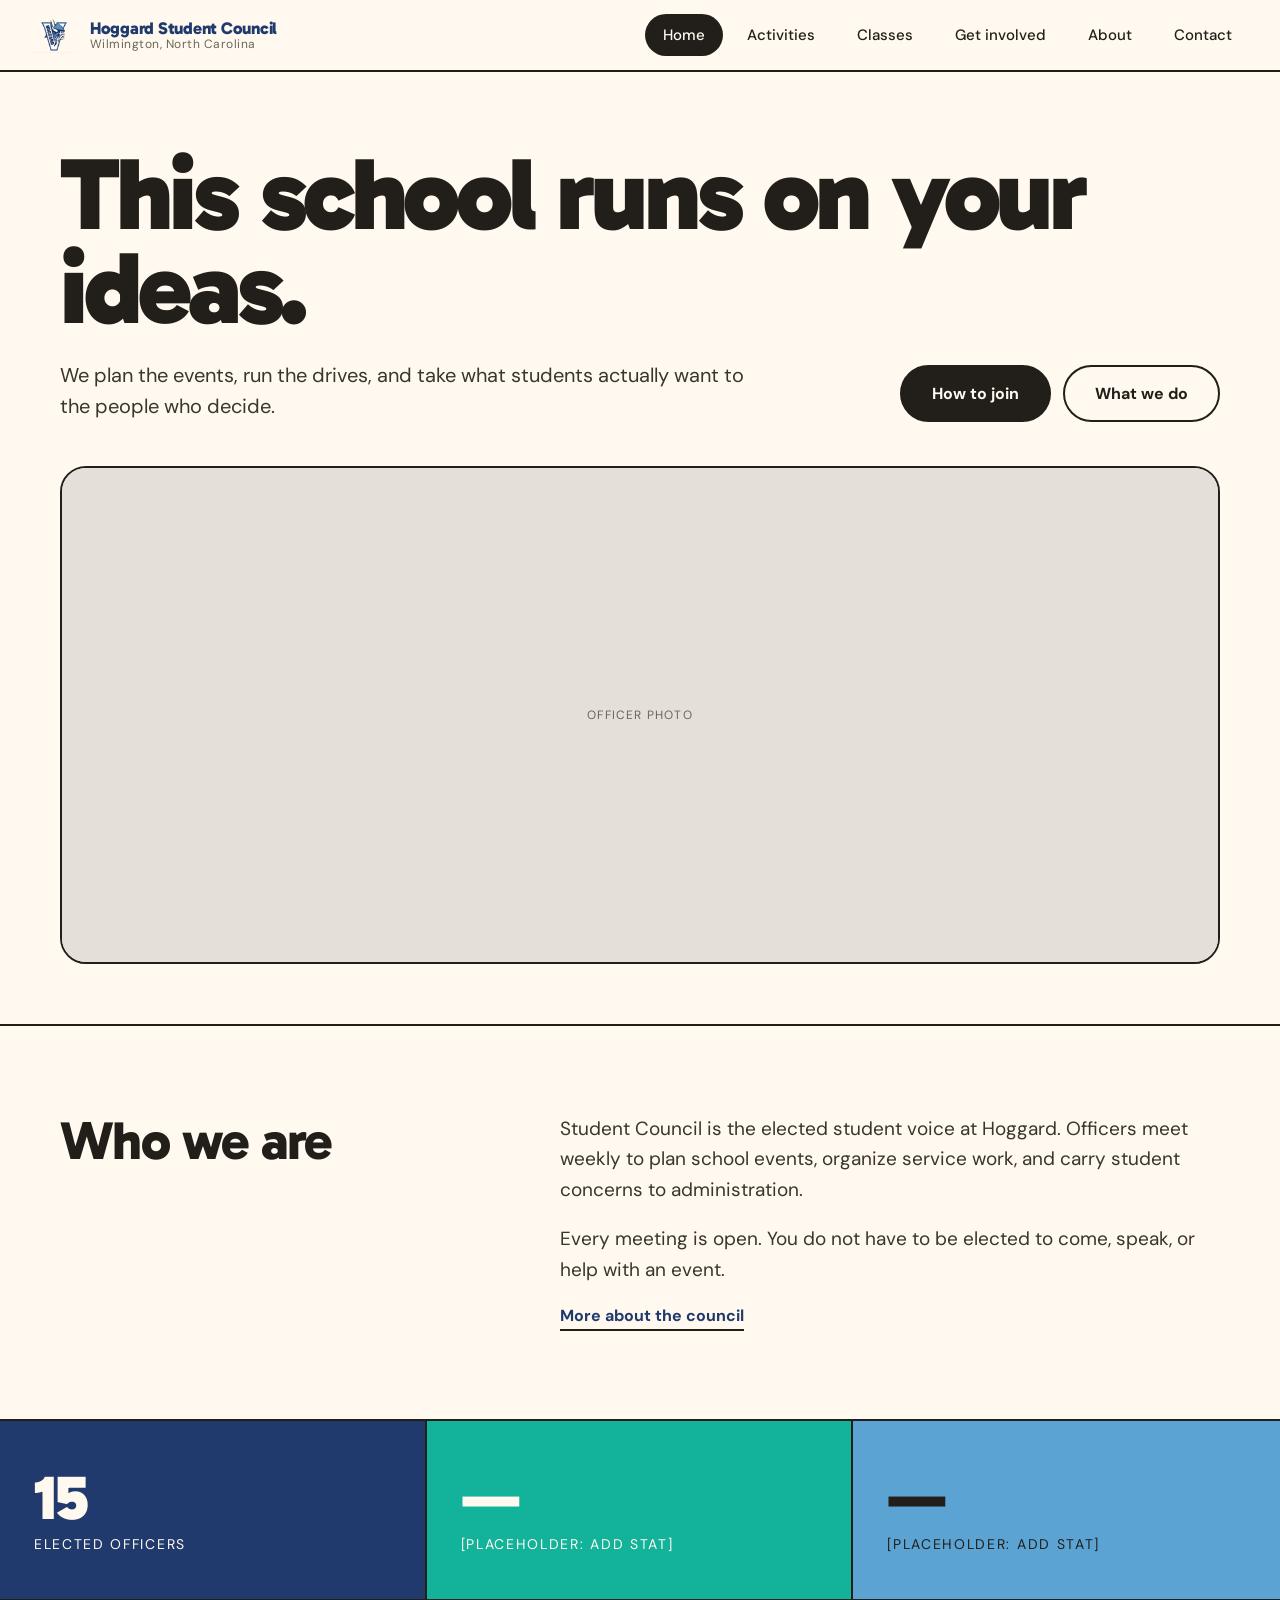
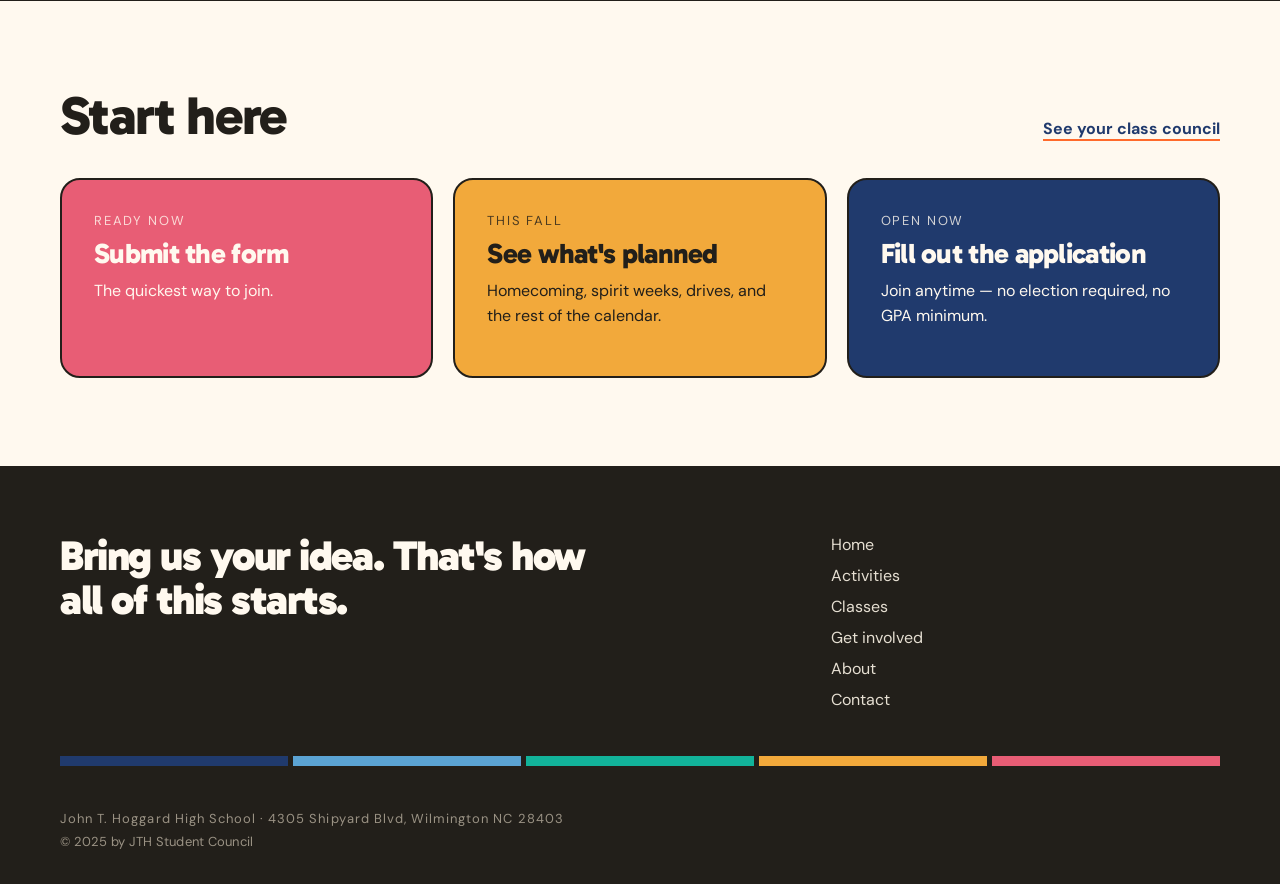
==== index.html @ 82c3f378 "Add real Hoggard Vikings logo as header mark and favicon Moved the uploaded studcofavicon.png into a" ====
<!DOCTYPE html>
<html lang="en">
<head>
<meta charset="utf-8">
<meta name="viewport" content="width=device-width, initial-scale=1">
<title>Hoggard Student Council</title>
<meta name="description" content="Student Council at John T. Hoggard High School — meetings, events, classes, and how to get involved.">
<link rel="preconnect" href="https://fonts.googleapis.com">
<link rel="preconnect" href="https://fonts.gstatic.com" crossorigin>
<link href="https://fonts.googleapis.com/css2?family=Gabarito:wght@500;600;700;800;900&family=DM+Sans:opsz,wght@9..40,400;9..40,500;9..40,700&display=swap" rel="stylesheet">
<link rel="icon" type="image/png" href="assets/favicon.png">
<link rel="stylesheet" href="assets/styles.css">
<script src="assets/nav.js" defer></script>
</head>
<body>

<header class="site-header">
  <a class="brand" href="index.html">
    <img class="brand-mark" src="assets/favicon.png" alt="Hoggard Student Council logo">
    <span class="brand-text">
      <span class="brand-name">Hoggard Student Council</span>
      <span class="brand-sub">Wilmington, North Carolina</span>
    </span>
  </a>
  <button class="nav-toggle" aria-label="Menu" aria-expanded="false">
    <svg class="icon-open" viewBox="0 0 24 24" fill="none" stroke="currentColor" stroke-width="2" stroke-linecap="round"><line x1="3" y1="6" x2="21" y2="6"/><line x1="3" y1="12" x2="21" y2="12"/><line x1="3" y1="18" x2="21" y2="18"/></svg>
    <svg class="icon-close" viewBox="0 0 24 24" fill="none" stroke="currentColor" stroke-width="2" stroke-linecap="round"><line x1="5" y1="5" x2="19" y2="19"/><line x1="19" y1="5" x2="5" y2="19"/></svg>
  </button>
  <nav class="primary-nav">
    <a href="index.html" class="active">Home</a>
    <a href="activities.html">Activities</a>
    <a href="classes-seniors.html">Classes</a>
    <a href="join.html">Get involved</a>
    <a href="about.html">About</a>
    <a href="contact.html">Contact</a>
  </nav>
</header>

<main>

  <section class="hero-banner">
    <div class="wrap">
      <h1>This school runs on your ideas.</h1>
      <div class="hero-copy-row">
        <p>We plan the events, run the drives, and take what students actually want to the people who decide.</p>
        <div class="hero-actions">
          <a href="join.html" class="btn btn-solid">How to join</a>
          <a href="activities.html" class="btn btn-outline">What we do</a>
        </div>
      </div>
    </div>
    <div class="hero-photo">
      <div class="photo-slot">Officer photo</div>
    </div>
  </section>

  <section class="section border-b">
    <div class="wrap intro-grid">
      <h2>Who we are</h2>
      <div class="intro-copy">
        <p>Student Council is the elected student voice at Hoggard. Officers meet weekly to plan school events, organize service work, and carry student concerns to administration.</p>
        <p>Every meeting is open. You do not have to be elected to come, speak, or help with an event.</p>
        <a href="about.html" class="more-link">More about the council</a>
      </div>
    </div>
  </section>

  <section class="stats-band">
    <div class="stat bg-navy">
      <span class="stat-n">15</span>
      <span class="stat-label">Elected officers</span>
    </div>
    <div class="stat bg-teal">
      <span class="stat-n">&mdash;</span>
      <span class="stat-label">[PLACEHOLDER: add stat]</span>
    </div>
    <div class="stat bg-sky">
      <span class="stat-n">&mdash;</span>
      <span class="stat-label">[PLACEHOLDER: add stat]</span>
    </div>
  </section>

  <section class="section">
    <div class="wrap" style="display: grid; gap: 34px;">
      <div class="title-row">
        <h2>Start here</h2>
        <a href="classes-seniors.html" class="link">See your class council</a>
      </div>
      <div class="card-grid-3">
        <a class="shortcut-card bg-coral" href="https://docs.google.com/forms/d/e/1FAIpQLSdMmgYthlwe0wHv00JaiLIE55Xj-ex3iRShykDzaLy90bx4mQ/viewform" target="_blank" rel="noopener">
          <span class="kicker">Ready now</span>
          <span class="title">Submit the form</span>
          <span class="body">The quickest way to join.</span>
        </a>
        <a class="shortcut-card bg-gold" href="activities.html">
          <span class="kicker">This fall</span>
          <span class="title">See what's planned</span>
          <span class="body">Homecoming, spirit weeks, drives, and the rest of the calendar.</span>
        </a>
        <a class="shortcut-card bg-navy" href="join.html">
          <span class="kicker">Open now</span>
          <span class="title">Fill out the application</span>
          <span class="body">Join anytime — no election required, no GPA minimum.</span>
        </a>
      </div>
    </div>
  </section>

</main>

<footer class="site-footer">
  <div class="footer-wrap">
    <div class="footer-top">
      <span class="footer-headline">Bring us your idea. That's how all of this starts.</span>
      <nav class="footer-nav">
        <a href="index.html">Home</a>
        <a href="activities.html">Activities</a>
        <a href="classes-seniors.html">Classes</a>
        <a href="join.html">Get involved</a>
        <a href="about.html">About</a>
        <a href="contact.html">Contact</a>
      </nav>
    </div>
    <div class="footer-stripe">
      <div class="bg-navy"></div>
      <div class="bg-sky"></div>
      <div class="bg-teal"></div>
      <div class="bg-gold"></div>
      <div class="bg-coral"></div>
    </div>
    <div style="display: grid; gap: 6px;">
      <span class="footer-address">John T. Hoggard High School &middot; 4305 Shipyard Blvd, Wilmington NC 28403</span>
      <span class="footer-copyright">&copy; 2025 by JTH Student Council</span>
    </div>
  </div>
</footer>

</body>
</html>
---- assets/styles.css ----
/* Hoggard Student Council — shared styles
   Palette: Coastal (navy + Columbia blue as school-color base, five-color
   accent set layered on top). See chats/chat1.md for the design rationale. */

:root {
  --paper: #FFF9EF;
  --cream: #FFF3DC;
  --ink: #221F1A;
  --ink-soft: #3A352D;
  --muted: #6B6459;
  --gray-slot: #E4DFD9;

  --navy: #203A6D;   --navy-fg: #FFF9EF;
  --sky: #5BA3D3;    --sky-fg: #221F1A;
  --teal: #12B39A;   --teal-fg: #FFF9EF;
  --gold: #F2A93B;   --gold-fg: #221F1A;
  --coral: #E85D75;  --coral-fg: #FFF9EF;
}

* { box-sizing: border-box; }
html, body { margin: 0; padding: 0; }
body {
  background: var(--paper);
  color: var(--ink);
  font-family: 'DM Sans', Helvetica, Arial, sans-serif;
  -webkit-font-smoothing: antialiased;
  overflow-x: hidden;
}
h1, h2, h3, .display {
  font-family: 'Gabarito', sans-serif;
  margin: 0;
}
p { margin: 0; }
a { color: var(--navy); text-decoration: none; }
a:hover { color: #FF6A2B; }

@keyframes rise {
  from { opacity: 0; transform: translateY(26px); }
  to { opacity: 1; transform: translateY(0); }
}
@keyframes pop {
  from { opacity: 0; transform: scale(0.97); }
  to { opacity: 1; transform: scale(1); }
}
main { animation: pop 350ms ease-out both; }

/* Header / primary nav */
.site-header {
  position: sticky;
  top: 0;
  z-index: 60;
  background: var(--paper);
  border-bottom: 2px solid var(--ink);
  display: flex;
  align-items: center;
  justify-content: space-between;
  gap: 24px;
  padding: 14px 30px;
}
.brand {
  display: flex;
  align-items: center;
  gap: 12px;
  cursor: pointer;
}
.brand-mark {
  height: 36px;
  width: auto;
  display: block;
  flex: none;
}
.brand-text {
  display: grid;
  line-height: 1.05;
}
.brand-name {
  font-family: 'Gabarito', sans-serif;
  font-weight: 800;
  font-size: 17px;
  letter-spacing: -0.015em;
}
.brand-sub {
  font-size: 12px;
  color: var(--muted);
  letter-spacing: 0.04em;
}
.primary-nav {
  display: flex;
  align-items: center;
  gap: 6px;
  flex-wrap: wrap;
  justify-content: flex-end;
}
.primary-nav a {
  cursor: pointer;
  padding: 9px 16px;
  border-radius: 999px;
  font-size: 15px;
  font-weight: 500;
  border: 2px solid transparent;
  color: var(--ink);
  transition: background 150ms, color 150ms, border-color 150ms;
}
.primary-nav a:hover { border-color: var(--ink); color: var(--ink); }
.primary-nav a.active {
  background: var(--ink);
  color: var(--paper);
}
.primary-nav a.active:hover { color: var(--paper); }

.nav-toggle {
  display: none;
  cursor: pointer;
  width: 40px;
  height: 40px;
  flex: none;
  border: 2px solid var(--ink);
  border-radius: 10px;
  background: var(--paper);
  padding: 0;
  align-items: center;
  justify-content: center;
}
.nav-toggle svg { width: 20px; height: 20px; display: block; }
.nav-toggle .icon-close { display: none; }
.nav-toggle[aria-expanded="true"] .icon-open { display: none; }
.nav-toggle[aria-expanded="true"] .icon-close { display: block; }

/* Buttons */
.btn {
  cursor: pointer;
  display: inline-block;
  padding: 16px 30px;
  border-radius: 999px;
  font-weight: 700;
  font-size: 16px;
  transition: transform 160ms;
  border: 2px solid var(--ink);
}
.btn:hover { transform: translateY(-3px); }
.btn-solid { background: var(--ink); color: var(--paper); }
.btn-solid:hover { color: var(--paper); }
.btn-outline { background: transparent; color: var(--ink); }
.btn-outline:hover { color: var(--ink); }

/* Section header bands (per-page hero strips) */
.page-header {
  border-bottom: 2px solid var(--ink);
  padding: 76px 30px;
}
.page-header .wrap {
  max-width: 1160px;
  margin: 0 auto;
  display: grid;
  gap: 22px;
}
.eyebrow {
  font-size: 13px;
  letter-spacing: 0.16em;
  text-transform: uppercase;
}
.page-header h1 {
  font-weight: 900;
  font-size: clamp(40px, 7vw, 92px);
  line-height: 0.94;
  letter-spacing: -0.04em;
  max-width: 20ch;
  animation: rise 550ms ease-out both;
}
.page-header p {
  font-size: 20px;
  line-height: 1.55;
  max-width: 52ch;
}
.hdr-navy { background: var(--navy); color: var(--navy-fg); }
.hdr-sky { background: var(--sky); color: var(--sky-fg); }
.hdr-teal { background: var(--teal); color: var(--teal-fg); }
.hdr-gold { background: var(--gold); color: var(--gold-fg); }
.hdr-coral { background: var(--coral); color: var(--coral-fg); }

.section { padding: 88px 30px; }
.section.border-b { border-bottom: 2px solid var(--ink); }
.wrap { max-width: 1160px; margin: 0 auto; }

/* Home hero (banner card layout, no tint) */
.hero-banner {
  border-bottom: 2px solid var(--ink);
  padding: 76px 30px 60px;
  display: grid;
  gap: 44px;
}
.hero-banner .wrap { display: grid; gap: 24px; }
.hero-banner .eyebrow-pill {
  width: fit-content;
  background: var(--ink);
  color: var(--paper);
  font-size: 13px;
  font-weight: 500;
  letter-spacing: 0.14em;
  text-transform: uppercase;
  padding: 8px 16px;
  border-radius: 999px;
  animation: rise 500ms ease-out both;
}
.hero-banner h1 {
  font-weight: 900;
  font-size: clamp(46px, 8vw, 104px);
  line-height: 0.92;
  letter-spacing: -0.04em;
  max-width: 20ch;
  animation: rise 600ms ease-out 60ms both;
}
.hero-banner .hero-copy-row {
  display: grid;
  grid-template-columns: minmax(0, 1fr) auto;
  gap: 40px;
  align-items: end;
}
.hero-banner .hero-copy-row p {
  font-size: 20px;
  line-height: 1.55;
  max-width: 50ch;
  color: var(--ink-soft);
}
.hero-banner .hero-actions {
  display: flex;
  flex-wrap: wrap;
  gap: 12px;
}
.hero-photo {
  max-width: 1160px;
  margin: 0 auto;
  width: 100%;
  position: relative;
  aspect-ratio: 21 / 9;
  border: 2px solid var(--ink);
  border-radius: 26px;
  overflow: hidden;
  animation: rise 700ms ease-out 200ms both;
}

/* Generic photo placeholder (flat gray box) */
.photo-slot {
  background: var(--gray-slot);
  display: grid;
  place-items: center;
  color: var(--muted);
  font-size: 12px;
  letter-spacing: 0.1em;
  text-transform: uppercase;
  text-align: center;
  width: 100%;
  height: 100%;
}

/* Two-column intro (Who we are / Our mission) */
.intro-grid {
  display: grid;
  grid-template-columns: minmax(0, 0.8fr) minmax(0, 1.2fr);
  gap: 60px;
  align-items: start;
}
.intro-grid h2 {
  font-weight: 800;
  font-size: clamp(32px, 4.2vw, 54px);
  line-height: 1.02;
  letter-spacing: -0.03em;
}
.intro-copy {
  display: grid;
  gap: 18px;
  font-size: 19px;
  line-height: 1.62;
  color: var(--ink-soft);
  max-width: 60ch;
  justify-items: start;
}
.intro-copy .more-link {
  cursor: pointer;
  font-weight: 700;
  font-size: 16px;
  color: var(--navy);
  border-bottom: 2px solid var(--ink);
}

/* Stats band */
.stats-band {
  border-bottom: 2px solid var(--ink);
  display: grid;
  grid-template-columns: repeat(3, 1fr);
}
.stat {
  padding: 46px 34px;
  display: grid;
  gap: 6px;
  border-right: 2px solid var(--ink);
}
.stat:last-child { border-right: none; }
.stat-n {
  font-family: 'Gabarito', sans-serif;
  font-weight: 900;
  font-size: 62px;
  line-height: 1;
  letter-spacing: -0.04em;
}
.stat-label {
  font-size: 14px;
  letter-spacing: 0.12em;
  text-transform: uppercase;
}

/* Section title row with a link on the right */
.title-row {
  display: flex;
  align-items: baseline;
  justify-content: space-between;
  gap: 24px;
  flex-wrap: wrap;
}
.title-row h2 {
  font-weight: 800;
  font-size: clamp(32px, 4.2vw, 54px);
  line-height: 1.02;
  letter-spacing: -0.03em;
}
.title-row .link {
  cursor: pointer;
  font-weight: 700;
  font-size: 16px;
  color: var(--navy);
  border-bottom: 2px solid #FF6A2B;
}

/* Shortcut / activity cards */
.card-grid-3 {
  display: grid;
  grid-template-columns: repeat(3, 1fr);
  gap: 20px;
}
.card-grid-2 {
  display: grid;
  grid-template-columns: repeat(2, 1fr);
  gap: 22px;
}
.shortcut-card {
  border: 2px solid var(--ink);
  border-radius: 20px;
  padding: 32px;
  display: grid;
  gap: 10px;
  align-content: start;
  min-height: 200px;
  transition: transform 180ms, box-shadow 180ms;
}
.shortcut-card:hover { transform: translateY(-6px); box-shadow: 8px 8px 0 var(--ink); }
.shortcut-card .kicker {
  font-size: 13px;
  letter-spacing: 0.14em;
  text-transform: uppercase;
  opacity: 0.8;
}
.shortcut-card .title {
  font-family: 'Gabarito', sans-serif;
  font-weight: 800;
  font-size: 28px;
  letter-spacing: -0.025em;
  line-height: 1.08;
}
.shortcut-card .body { font-size: 16px; line-height: 1.55; }

.activity-card {
  border: 2px solid var(--ink);
  border-radius: 22px;
  padding: 38px;
  display: grid;
  gap: 12px;
  align-content: start;
  transition: transform 180ms, box-shadow 180ms;
}
.activity-card:hover { transform: translate(-4px, -4px); box-shadow: 8px 8px 0 var(--ink); }
.activity-card .season {
  font-size: 13px;
  letter-spacing: 0.14em;
  text-transform: uppercase;
  opacity: 0.85;
}
.activity-card .title {
  font-family: 'Gabarito', sans-serif;
  font-weight: 800;
  font-size: 32px;
  letter-spacing: -0.03em;
  line-height: 1.05;
}
.activity-card .body { font-size: 17px; line-height: 1.58; max-width: 44ch; }
.activity-photo {
  aspect-ratio: 16 / 9;
  border-radius: 14px;
  border: 2px solid var(--ink);
  overflow: hidden;
}
.card-link {
  cursor: pointer;
  font-weight: 700;
  font-size: 15px;
  width: fit-content;
  border-bottom: 2px solid currentColor;
}

.bg-navy { background: var(--navy); color: var(--navy-fg); }
.bg-sky { background: var(--sky); color: var(--sky-fg); }
.bg-teal { background: var(--teal); color: var(--teal-fg); }
.bg-gold { background: var(--gold); color: var(--gold-fg); }
.bg-coral { background: var(--coral); color: var(--coral-fg); }
.bg-ink { background: var(--ink); color: var(--paper); }

/* Classes page */
.pill-nav {
  display: flex;
  flex-wrap: wrap;
  gap: 10px;
}
.pill-nav a {
  cursor: pointer;
  padding: 12px 22px;
  border-radius: 999px;
  border: 2px solid var(--ink);
  font-weight: 700;
  font-size: 16px;
  background: var(--paper);
  color: var(--ink);
  transition: transform 150ms;
}
.pill-nav a:hover { transform: translateY(-3px); color: var(--ink); }
.pill-nav a.active { background: var(--ink); color: var(--paper); }
.pill-nav a.active:hover { color: var(--paper); }

.class-heading {
  display: grid;
  gap: 12px;
}
.class-heading h2 {
  font-weight: 800;
  font-size: clamp(30px, 4vw, 50px);
  letter-spacing: -0.03em;
  line-height: 1.02;
}
.class-heading p {
  font-size: 19px;
  line-height: 1.6;
  color: var(--ink-soft);
  max-width: 56ch;
}
.officer-grid {
  display: grid;
  grid-template-columns: repeat(3, 1fr);
  gap: 20px;
}
.officer-card { display: grid; gap: 14px; }
.officer-photo {
  aspect-ratio: 4 / 5;
  border-radius: 18px;
  border: 2px solid var(--ink);
  overflow: hidden;
}
.officer-meta { display: grid; gap: 5px; }
.role-pill {
  width: fit-content;
  font-size: 11px;
  letter-spacing: 0.12em;
  text-transform: uppercase;
  padding: 5px 11px;
  border-radius: 999px;
  font-weight: 700;
}
.officer-name {
  font-family: 'Gabarito', sans-serif;
  font-weight: 700;
  font-size: 21px;
  letter-spacing: -0.02em;
}
.reps-box {
  border: 2px solid var(--ink);
  border-radius: 20px;
  padding: 32px;
  background: var(--cream);
  display: grid;
  gap: 10px;
}
.reps-box .label {
  font-size: 13px;
  letter-spacing: 0.14em;
  text-transform: uppercase;
  color: var(--muted);
}
.reps-box .body { font-size: 18px; line-height: 1.6; color: var(--ink-soft); max-width: 62ch; }

/* Numbered rows (Get involved steps / About pillars) */
.numbered-row {
  display: grid;
  grid-template-columns: 92px minmax(0, 1fr);
  gap: 32px;
  align-items: start;
  border: 2px solid var(--ink);
  border-radius: 22px;
  padding: 34px;
  background: var(--paper);
  transition: background 180ms;
}
.numbered-row:hover { background: var(--cream); }
.numbered-row .num {
  font-family: 'Gabarito', sans-serif;
  font-weight: 900;
  font-size: 52px;
  line-height: 0.9;
  letter-spacing: -0.04em;
}
.numbered-row .content { display: grid; gap: 8px; }
.numbered-row .title {
  font-family: 'Gabarito', sans-serif;
  font-weight: 800;
  font-size: 27px;
  letter-spacing: -0.025em;
}
.numbered-row .body { font-size: 18px; line-height: 1.6; color: var(--ink-soft); max-width: 62ch; }

.numbered-row.pillar { grid-template-columns: 80px minmax(0, 1fr); }
.numbered-row.pillar .num { font-size: 44px; }
.numbered-row.pillar .title { font-size: 25px; }

.steps-list, .pillar-list { display: grid; gap: 16px; }

.option-card {
  border: 2px solid var(--ink);
  border-radius: 22px;
  padding: 34px;
  background: var(--paper);
  transition: background 180ms;
  display: grid;
  gap: 10px;
  align-content: start;
}
.option-card:hover { background: var(--cream); }
.option-card .title {
  font-family: 'Gabarito', sans-serif;
  font-weight: 800;
  font-size: 25px;
  letter-spacing: -0.025em;
}
.option-card .body { font-size: 18px; line-height: 1.6; color: var(--ink-soft); }

.cta-box {
  border: 2px solid var(--ink);
  border-radius: 22px;
  padding: 44px;
  display: grid;
  gap: 18px;
  justify-items: start;
  margin-top: 18px;
}
.cta-box .headline {
  font-family: 'Gabarito', sans-serif;
  font-weight: 900;
  font-size: clamp(28px, 3.6vw, 44px);
  letter-spacing: -0.035em;
  line-height: 1.05;
  max-width: 26ch;
}
.cta-box .body { font-size: 18px; line-height: 1.6; max-width: 52ch; }
.cta-box .btn { background: var(--ink); color: var(--paper); }
.cta-box .btn:hover { color: var(--paper); }

/* About: mission / photo + info card */
.about-photo-row {
  display: grid;
  grid-template-columns: minmax(0, 1fr) minmax(0, 1fr);
  gap: 24px;
  align-items: stretch;
}
.about-photo-frame {
  border: 2px solid var(--ink);
  border-radius: 22px;
  overflow: hidden;
  min-height: 340px;
  position: relative;
}
.info-card {
  border: 2px solid var(--ink);
  border-radius: 22px;
  padding: 38px;
  background: var(--cream);
  display: grid;
  gap: 22px;
  align-content: center;
}
.info-card .field { display: grid; gap: 7px; }
.info-card .label {
  font-size: 13px;
  letter-spacing: 0.14em;
  text-transform: uppercase;
  color: var(--muted);
}
.info-card .value {
  font-family: 'Gabarito', sans-serif;
  font-weight: 800;
  font-size: 24px;
  letter-spacing: -0.025em;
}
.info-card .note { font-size: 18px; line-height: 1.6; color: var(--ink-soft); }

/* Contact cards */
.contact-grid {
  display: grid;
  grid-template-columns: repeat(3, 1fr);
  gap: 22px;
}
.contact-card {
  border: 2px solid var(--ink);
  border-radius: 22px;
  padding: 34px;
  display: grid;
  gap: 10px;
  align-content: start;
  background: var(--cream);
}
.contact-card .label {
  font-size: 13px;
  letter-spacing: 0.14em;
  text-transform: uppercase;
  color: var(--muted);
}
.contact-card .value {
  font-family: 'Gabarito', sans-serif;
  font-weight: 800;
  font-size: 26px;
  letter-spacing: -0.025em;
  word-break: break-word;
}
.contact-card .note { font-size: 17px; line-height: 1.6; color: var(--ink-soft); }

/* Footer */
.site-footer {
  background: var(--ink);
  color: var(--paper);
  padding: 66px 30px 34px;
  border-top: 2px solid var(--ink);
}
.footer-wrap {
  max-width: 1160px;
  margin: 0 auto;
  display: grid;
  gap: 44px;
}
.footer-top {
  display: grid;
  grid-template-columns: minmax(0, 1.3fr) minmax(0, 0.7fr);
  gap: 48px;
  align-items: start;
}
.footer-headline {
  font-family: 'Gabarito', sans-serif;
  font-weight: 900;
  font-size: clamp(26px, 3.4vw, 42px);
  letter-spacing: -0.035em;
  line-height: 1.05;
  max-width: 24ch;
}
.footer-nav {
  display: grid;
  gap: 8px;
  font-size: 16px;
}
.footer-nav a {
  width: fit-content;
  color: #E6DFD2;
  border-bottom: 2px solid transparent;
}
.footer-nav a:hover { border-color: #C8F04A; color: #E6DFD2; }
.footer-stripe {
  display: grid;
  grid-template-columns: repeat(5, 1fr);
  gap: 5px;
}
.footer-stripe div { height: 10px; }
.footer-address {
  font-size: 13px;
  letter-spacing: 0.08em;
  color: #9A9284;
}
.footer-copyright {
  font-size: 13px;
  letter-spacing: 0.02em;
  color: #9A9284;
}

@media (max-width: 860px) {
  .nav-toggle { display: flex; }
  .primary-nav {
    display: none;
    position: absolute;
    top: 100%;
    left: 0;
    right: 0;
    background: var(--paper);
    border-bottom: 2px solid var(--ink);
    flex-direction: column;
    align-items: stretch;
    padding: 8px 20px 18px;
    gap: 2px;
  }
  .primary-nav.open { display: flex; }
  .primary-nav a { text-align: left; padding: 12px 14px; }
  .intro-grid,
  .about-photo-row,
  .hero-banner .hero-copy-row,
  .footer-top { grid-template-columns: 1fr; }
  .stats-band { grid-template-columns: 1fr; }
  .stat { border-right: none; border-bottom: 2px solid var(--ink); }
  .stat:last-child { border-bottom: none; }
  .card-grid-3,
  .card-grid-2,
  .contact-grid { grid-template-columns: 1fr; }
  .officer-grid { grid-template-columns: repeat(2, 1fr); }
  .numbered-row,
  .numbered-row.pillar { grid-template-columns: 56px minmax(0, 1fr); gap: 20px; }
}

@media (max-width: 480px) {
  .officer-grid { grid-template-columns: 1fr; }
}
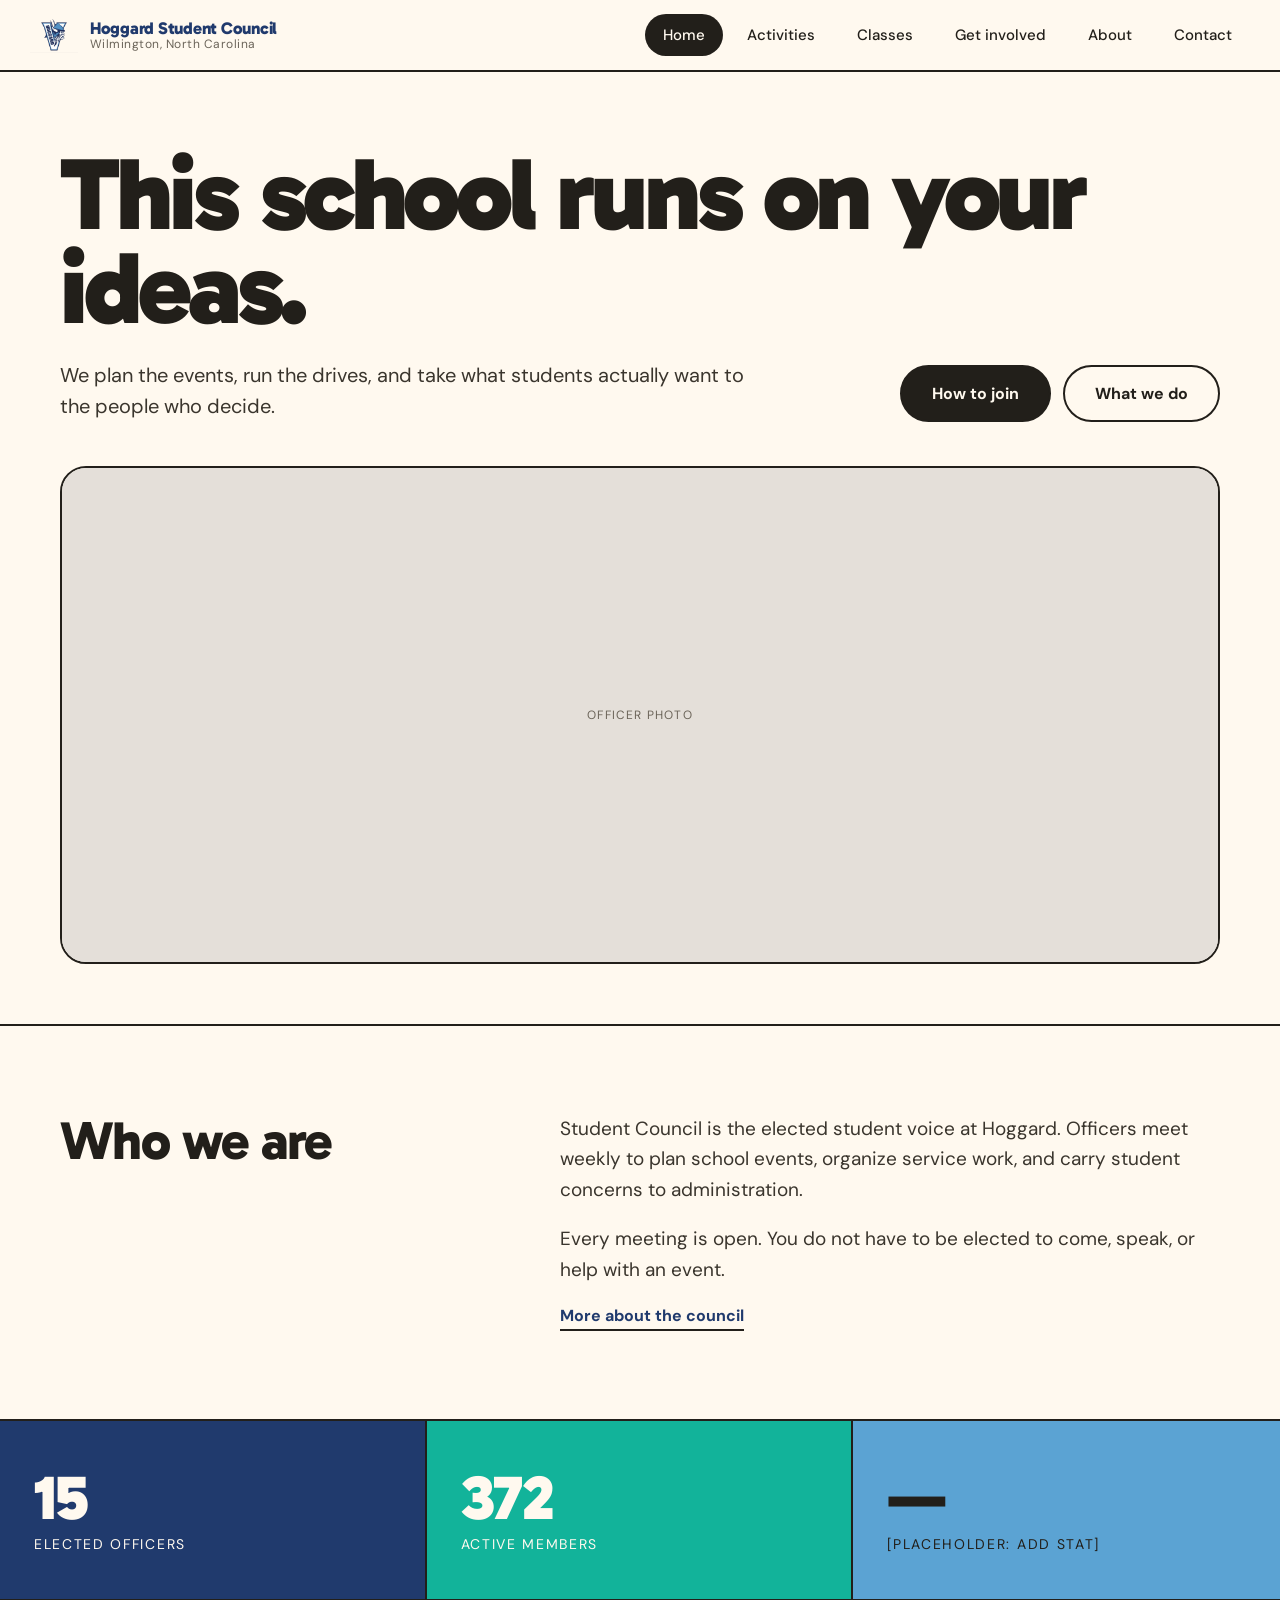
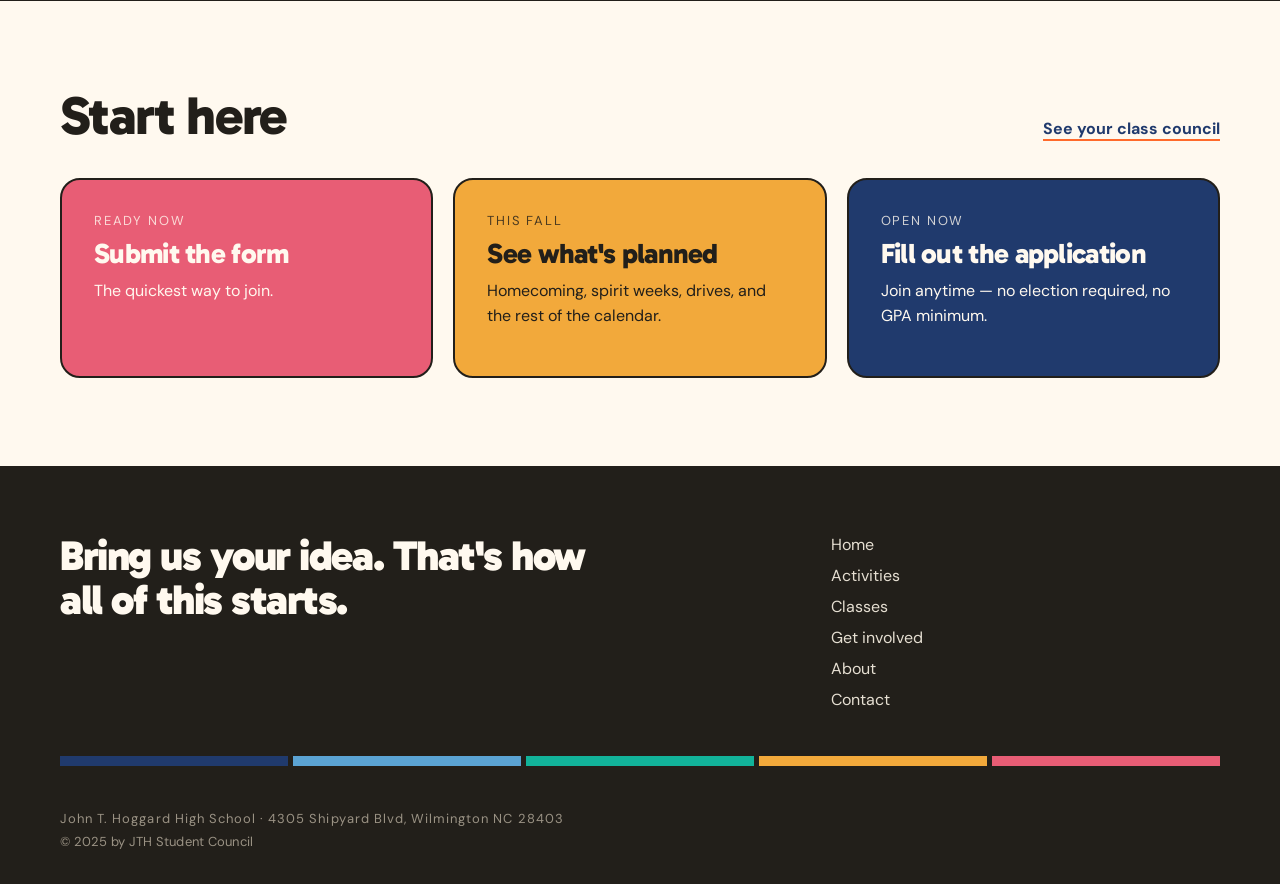
==== commit 0e3070ff: "Fix hover contrast on colored cards, set 372 active members stat - Homepage shortcut cards and activ" ====
--- a/index.html
+++ b/index.html
@@ -71,8 +71,8 @@
       <span class="stat-label">Elected officers</span>
     </div>
     <div class="stat bg-teal">
-      <span class="stat-n">&mdash;</span>
-      <span class="stat-label">[PLACEHOLDER: add stat]</span>
+      <span class="stat-n">372</span>
+      <span class="stat-label">Active members</span>
     </div>
     <div class="stat bg-sky">
       <span class="stat-n">&mdash;</span>
--- a/assets/styles.css
+++ b/assets/styles.css
@@ -353,6 +353,9 @@
   transition: transform 180ms, box-shadow 180ms;
 }
 .shortcut-card:hover { transform: translateY(-6px); box-shadow: 8px 8px 0 var(--ink); }
+.shortcut-card.bg-coral:hover { color: var(--coral-fg); }
+.shortcut-card.bg-gold:hover { color: var(--gold-fg); }
+.shortcut-card.bg-navy:hover { color: var(--navy-fg); }
 .shortcut-card .kicker {
   font-size: 13px;
   letter-spacing: 0.14em;
@@ -405,6 +408,7 @@
   width: fit-content;
   border-bottom: 2px solid currentColor;
 }
+.activity-card .card-link:hover { color: inherit; }
 
 .bg-navy { background: var(--navy); color: var(--navy-fg); }
 .bg-sky { background: var(--sky); color: var(--sky-fg); }
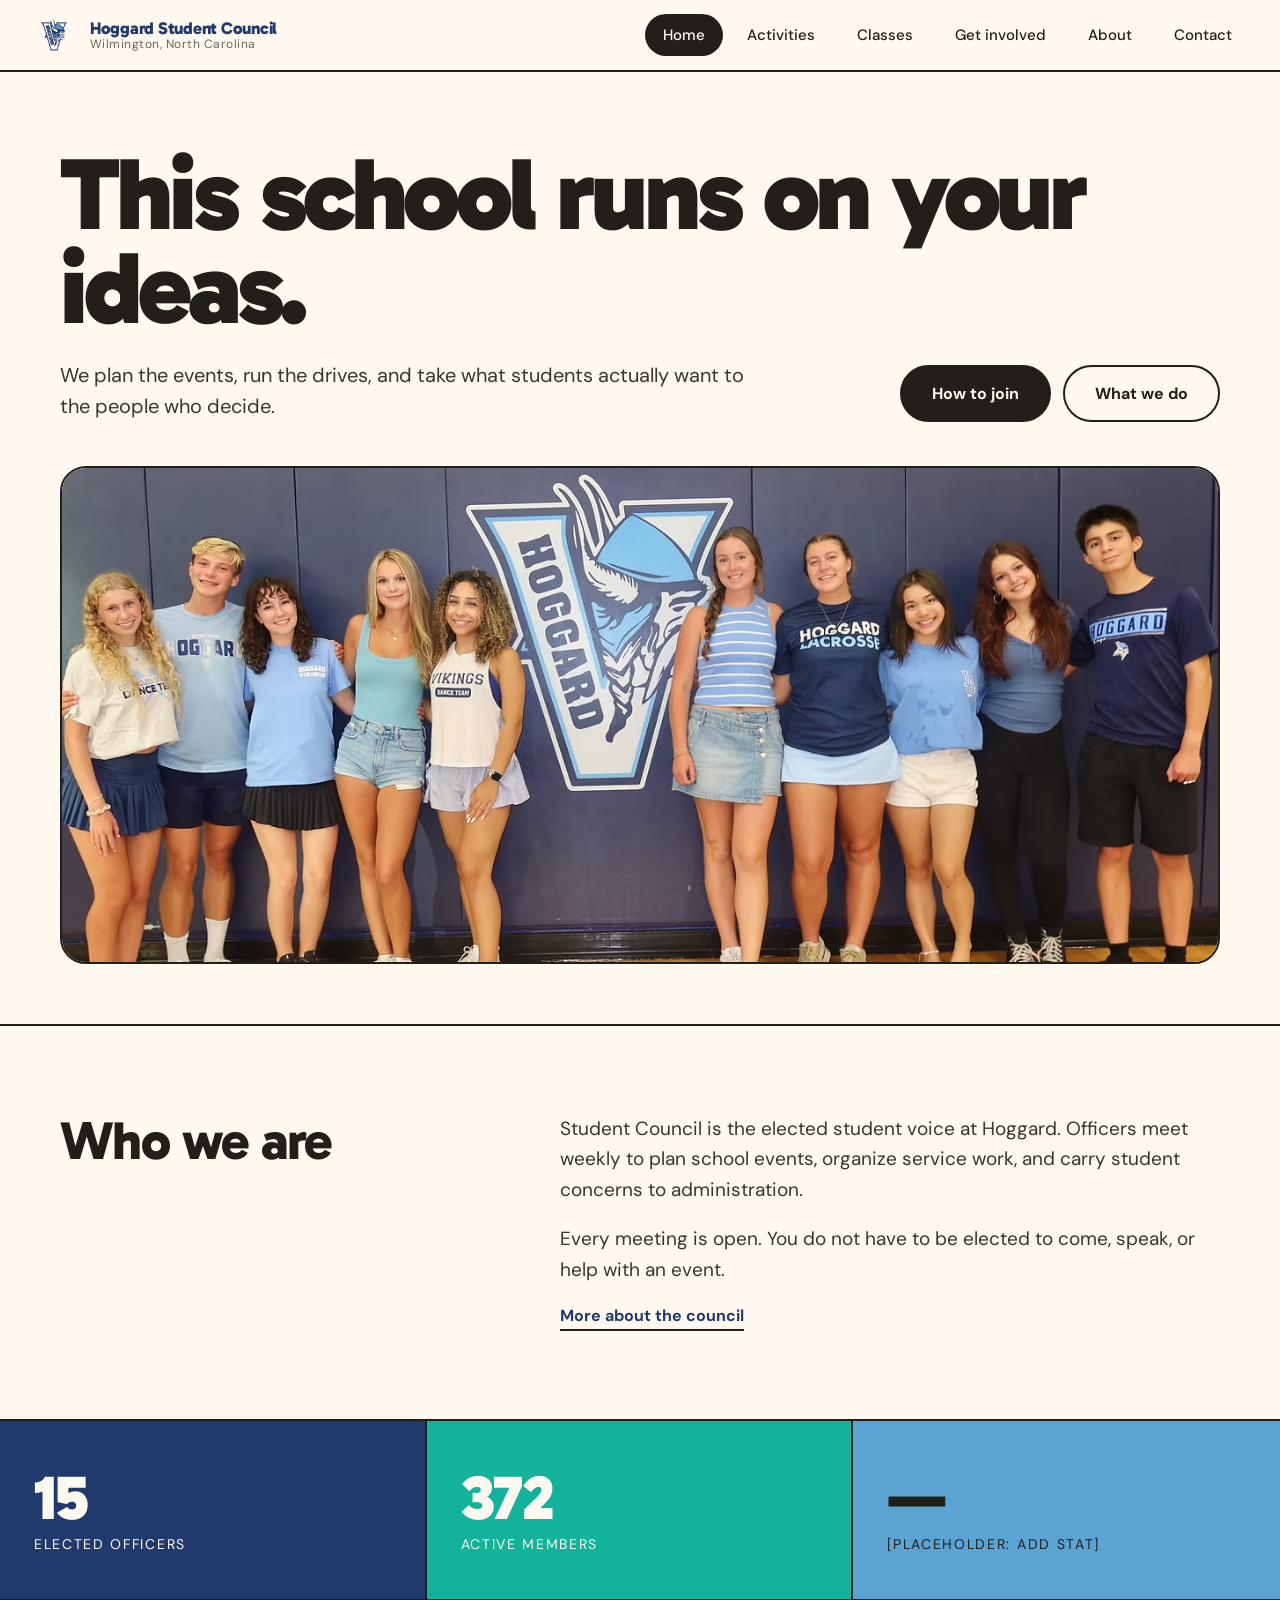
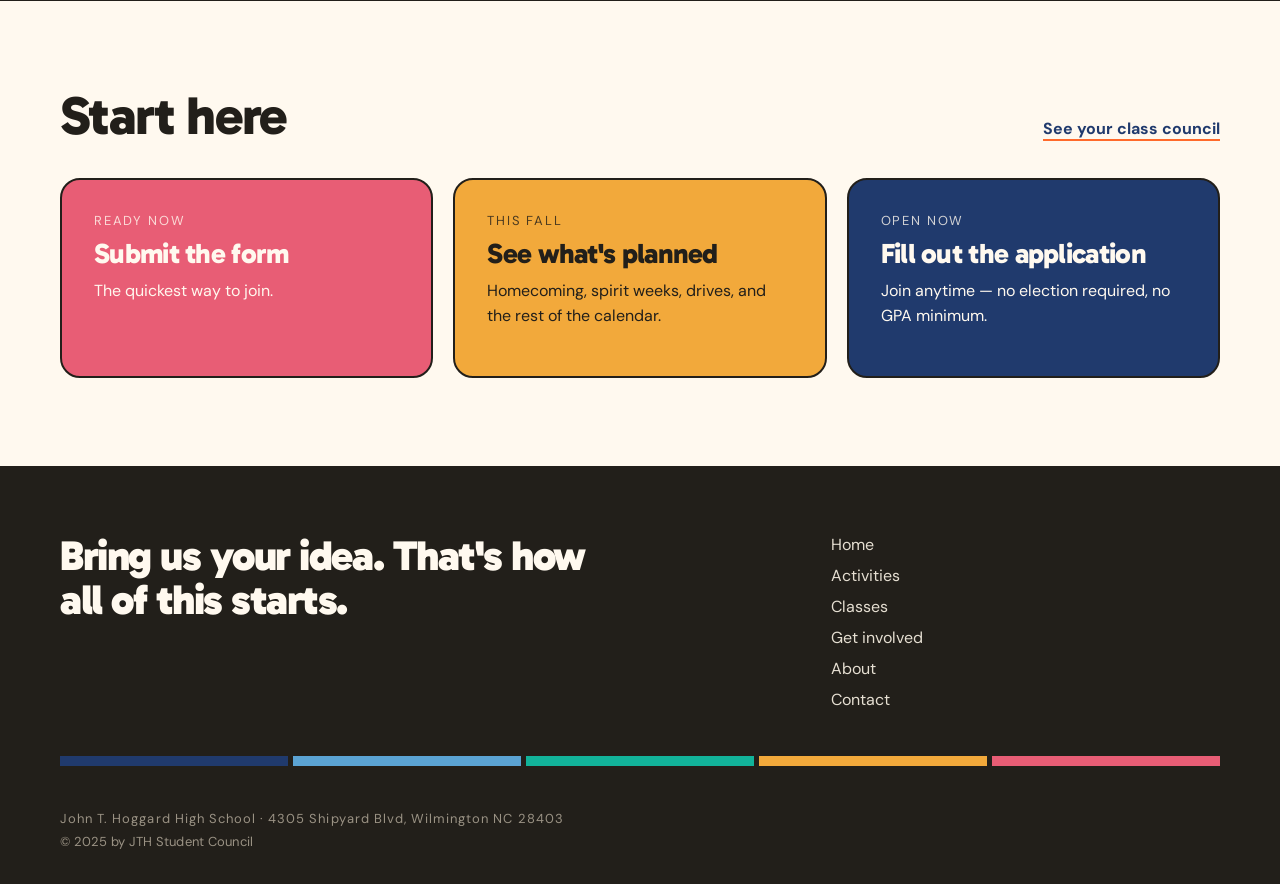
==== commit f3d1e78c: "Add real photos across the site Moved the 10 uploaded photos into assets/img/ and wired them in: 6 a" ====
--- a/index.html
+++ b/index.html
@@ -50,7 +50,7 @@
       </div>
     </div>
     <div class="hero-photo">
-      <div class="photo-slot">Officer photo</div>
+      <img class="photo-fill" src="assets/img/studcoofficers.avif" alt="Student Council officers">
     </div>
   </section>
 
--- a/assets/styles.css
+++ b/assets/styles.css
@@ -237,6 +237,13 @@
   border-radius: 26px;
   overflow: hidden;
   animation: rise 700ms ease-out 200ms both;
+}
+
+.photo-fill {
+  width: 100%;
+  height: 100%;
+  object-fit: cover;
+  display: block;
 }
 
 /* Generic photo placeholder (flat gray box) */
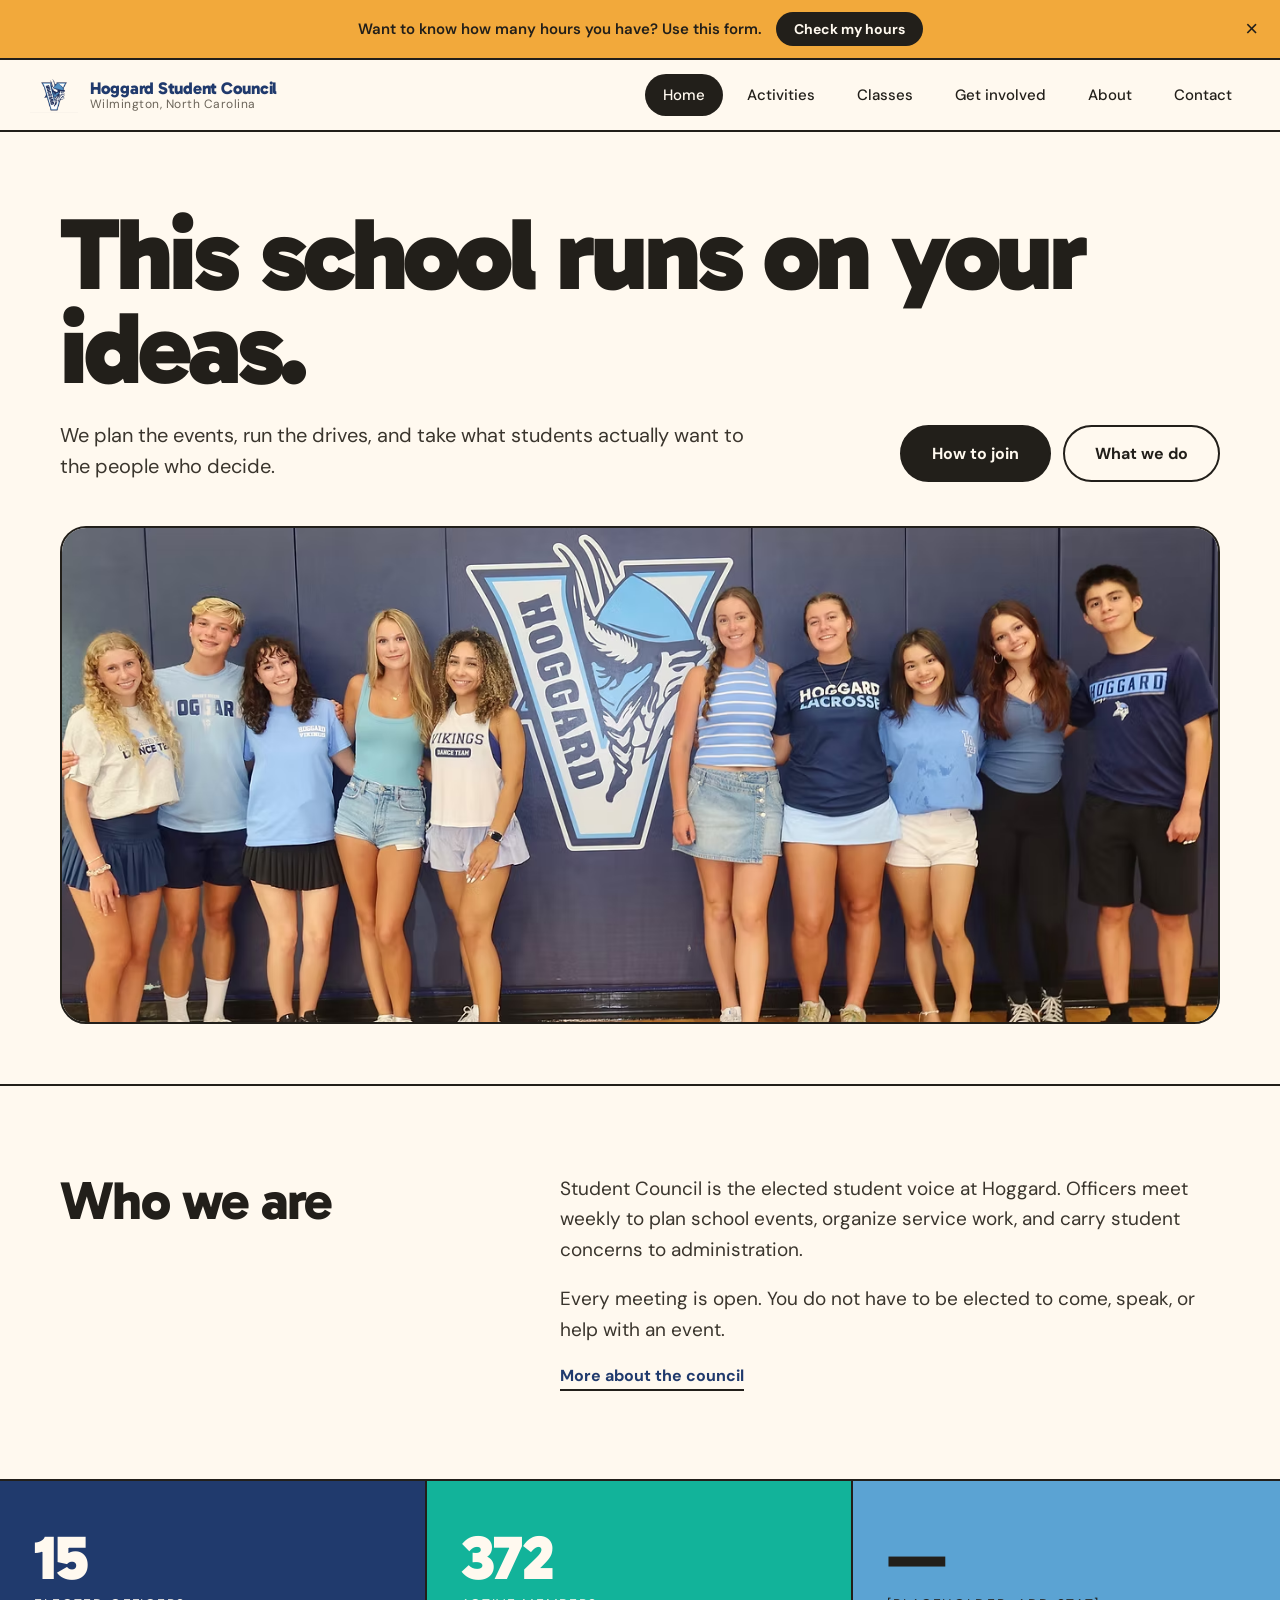
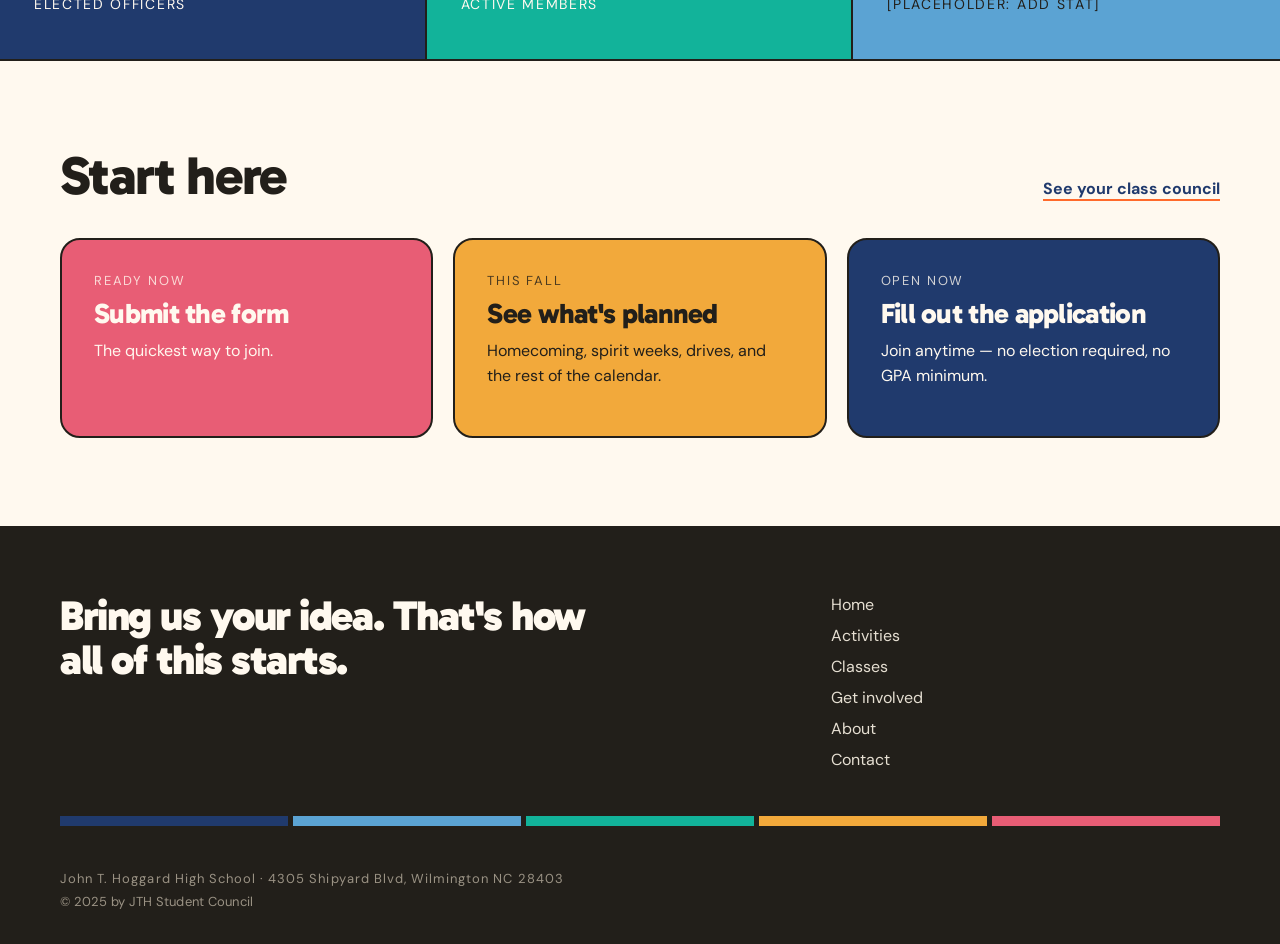
==== commit 3593b91a: "Update form links, add dismissible hours-check banner - Each class's "Submit your hours" button now " ====
--- a/index.html
+++ b/index.html
@@ -13,6 +13,19 @@
 <script src="assets/nav.js" defer></script>
 </head>
 <body>
+
+<div class="hours-banner" id="hours-banner">
+  <span class="hours-banner-text">Want to know how many hours you have? Use this form.</span>
+  <a href="https://docs.google.com/forms/d/e/1FAIpQLScogmnDwf92Gzd6Z391cQ0J_jlADng7BORsAsleHs7_L-g8Vw/viewform?usp=header" class="hours-banner-btn" target="_blank" rel="noopener">Check my hours</a>
+  <button class="hours-banner-close" id="hours-banner-close" aria-label="Dismiss this banner">&times;</button>
+</div>
+<script>
+  try {
+    if (localStorage.getItem('hoursBannerDismissed') === '1') {
+      document.getElementById('hours-banner').style.display = 'none';
+    }
+  } catch (e) {}
+</script>
 
 <header class="site-header">
   <a class="brand" href="index.html">
@@ -87,7 +100,7 @@
         <a href="classes-seniors.html" class="link">See your class council</a>
       </div>
       <div class="card-grid-3">
-        <a class="shortcut-card bg-coral" href="https://docs.google.com/forms/d/e/1FAIpQLSdMmgYthlwe0wHv00JaiLIE55Xj-ex3iRShykDzaLy90bx4mQ/viewform" target="_blank" rel="noopener">
+        <a class="shortcut-card bg-coral" href="https://docs.google.com/forms/d/e/1FAIpQLSemTT3yfd8wEFdOIlHddeWFXZtVncG6wV61OJwXkWG0Eixldw/viewform?usp=publish-editor" target="_blank" rel="noopener">
           <span class="kicker">Ready now</span>
           <span class="title">Submit the form</span>
           <span class="body">The quickest way to join.</span>
--- a/assets/styles.css
+++ b/assets/styles.css
@@ -45,6 +45,47 @@
 main { animation: pop 350ms ease-out both; }
 
 /* Header / primary nav */
+.hours-banner {
+  position: relative;
+  background: var(--gold);
+  color: var(--gold-fg);
+  border-bottom: 2px solid var(--ink);
+  display: flex;
+  align-items: center;
+  justify-content: center;
+  flex-wrap: wrap;
+  gap: 14px;
+  padding: 12px 54px;
+  text-align: center;
+}
+.hours-banner-text { font-size: 15px; font-weight: 600; }
+.hours-banner-btn {
+  cursor: pointer;
+  background: var(--ink);
+  color: var(--paper);
+  padding: 8px 18px;
+  border-radius: 999px;
+  font-weight: 700;
+  font-size: 14px;
+  white-space: nowrap;
+  transition: transform 160ms;
+}
+.hours-banner-btn:hover { transform: translateY(-2px); color: var(--paper); }
+.hours-banner-close {
+  position: absolute;
+  right: 14px;
+  top: 50%;
+  transform: translateY(-50%);
+  background: none;
+  border: none;
+  cursor: pointer;
+  font-size: 22px;
+  line-height: 1;
+  color: var(--gold-fg);
+  padding: 4px 8px;
+}
+.hours-banner-close:hover { opacity: 0.7; }
+
 .site-header {
   position: sticky;
   top: 0;
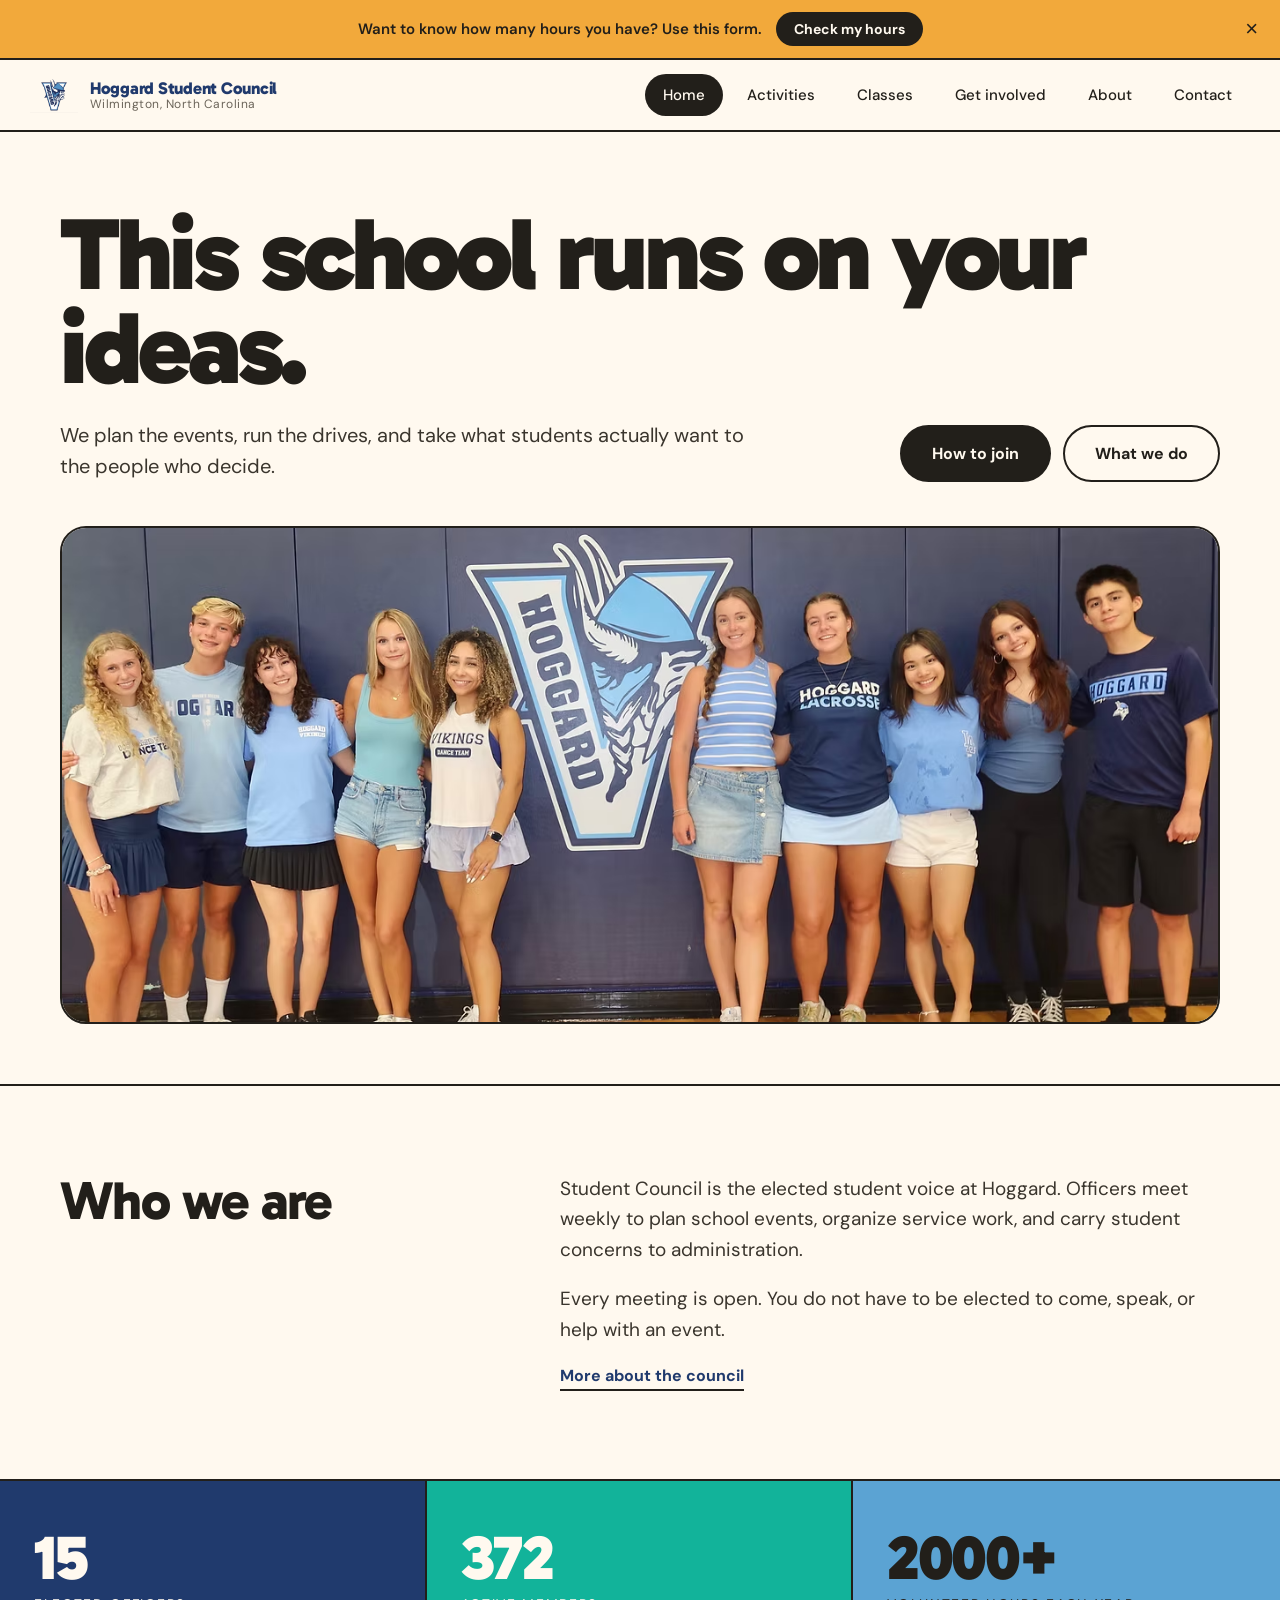
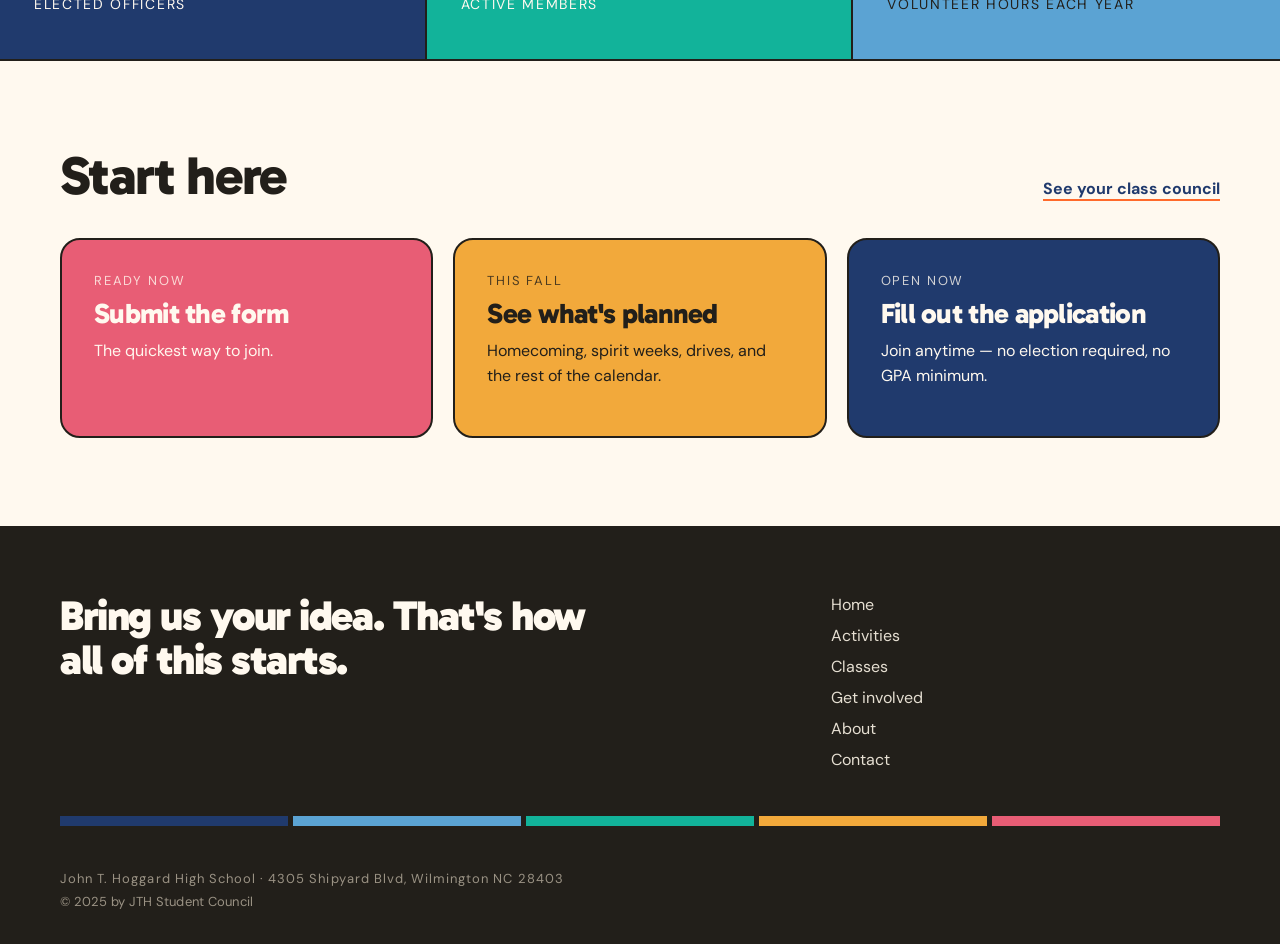
==== commit 18047c71: "Add annual volunteer hours stat" ====
--- a/index.html
+++ b/index.html
@@ -88,8 +88,8 @@
       <span class="stat-label">Active members</span>
     </div>
     <div class="stat bg-sky">
-      <span class="stat-n">&mdash;</span>
-      <span class="stat-label">[PLACEHOLDER: add stat]</span>
+      <span class="stat-n">2000+</span>
+      <span class="stat-label">Volunteer hours each year</span>
     </div>
   </section>
 
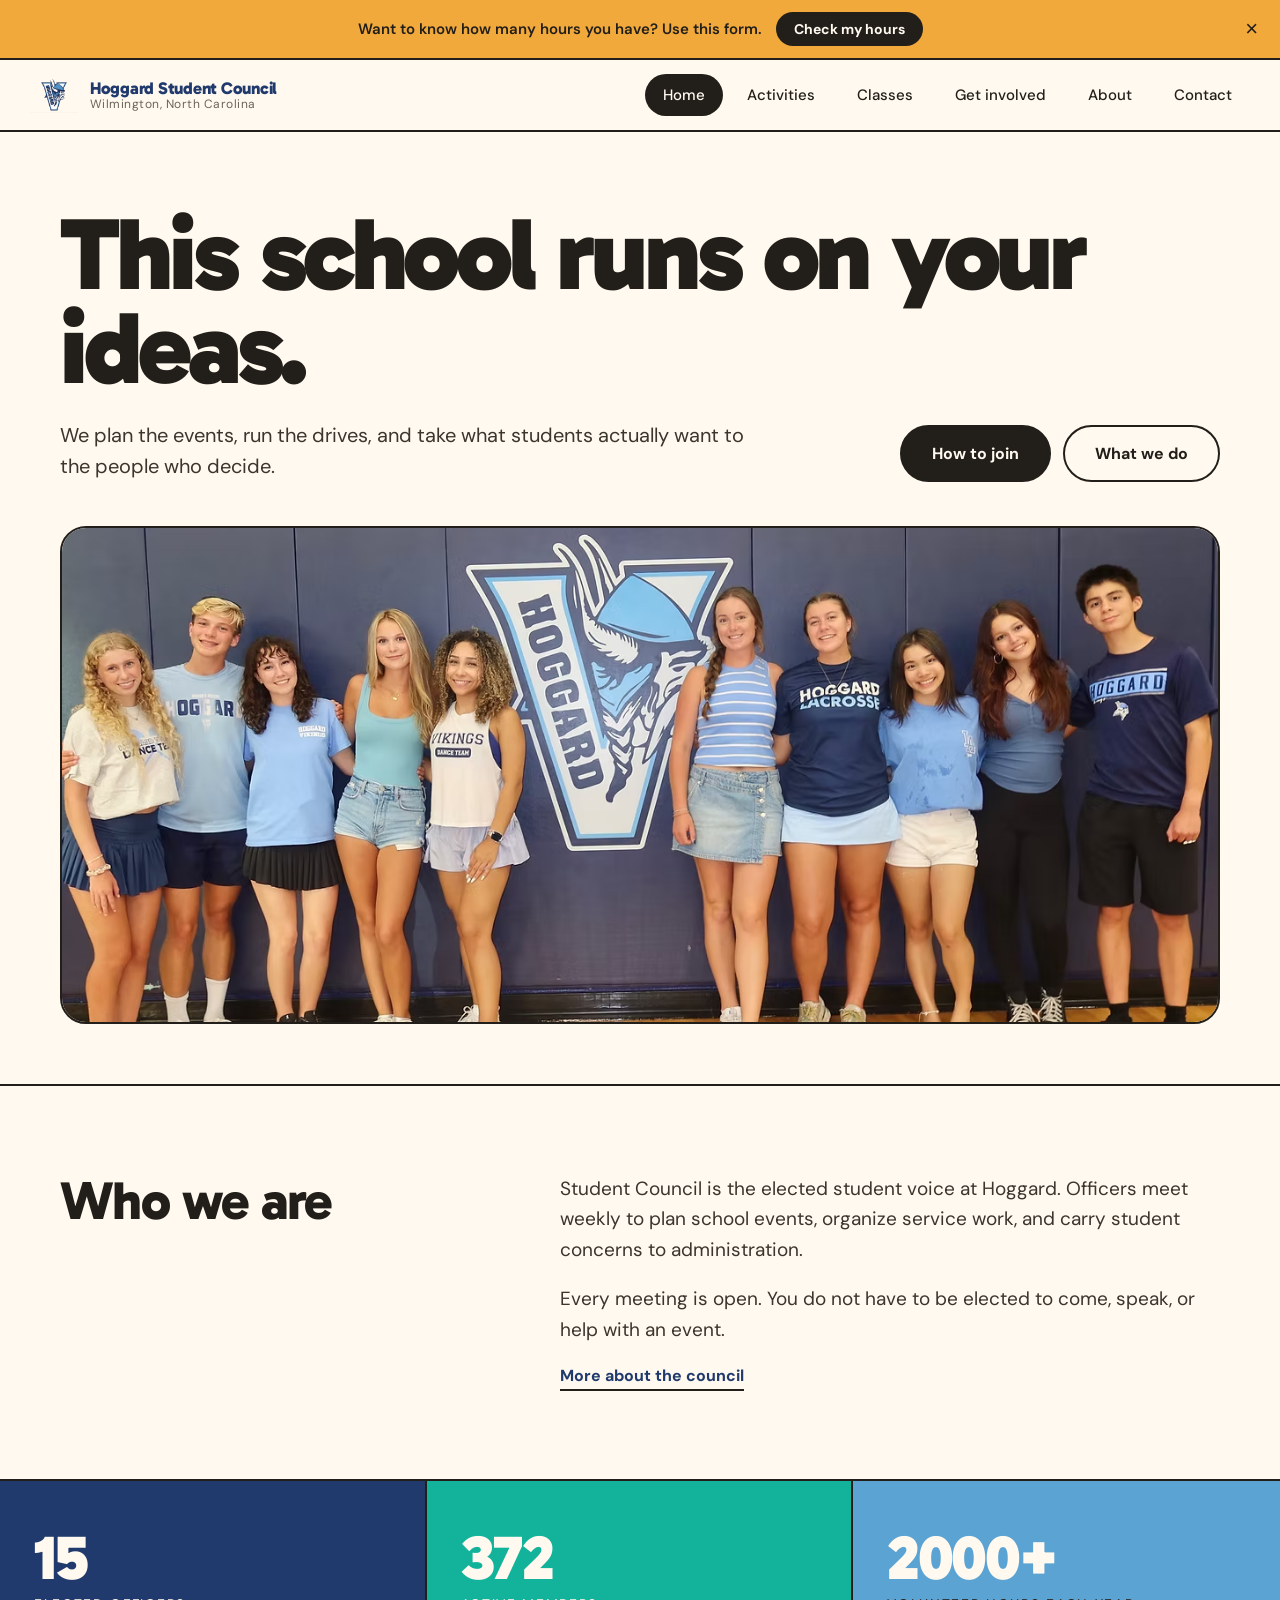
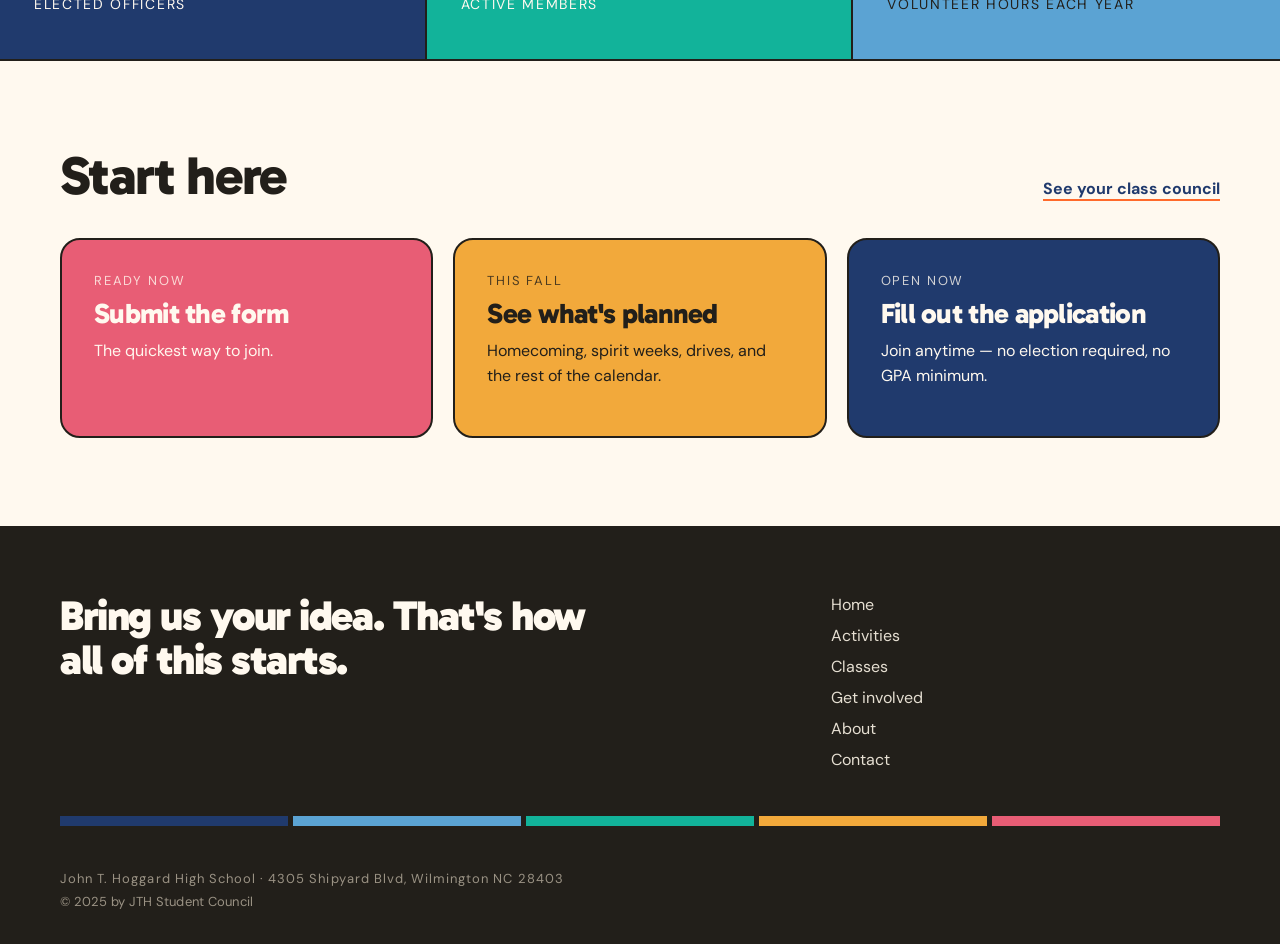
==== commit a95aecb8: "Make volunteer hours stat white" ====
--- a/index.html
+++ b/index.html
@@ -88,7 +88,7 @@
       <span class="stat-label">Active members</span>
     </div>
     <div class="stat bg-sky">
-      <span class="stat-n">2000+</span>
+      <span class="stat-n" style="color: var(--paper);">2000+</span>
       <span class="stat-label">Volunteer hours each year</span>
     </div>
   </section>
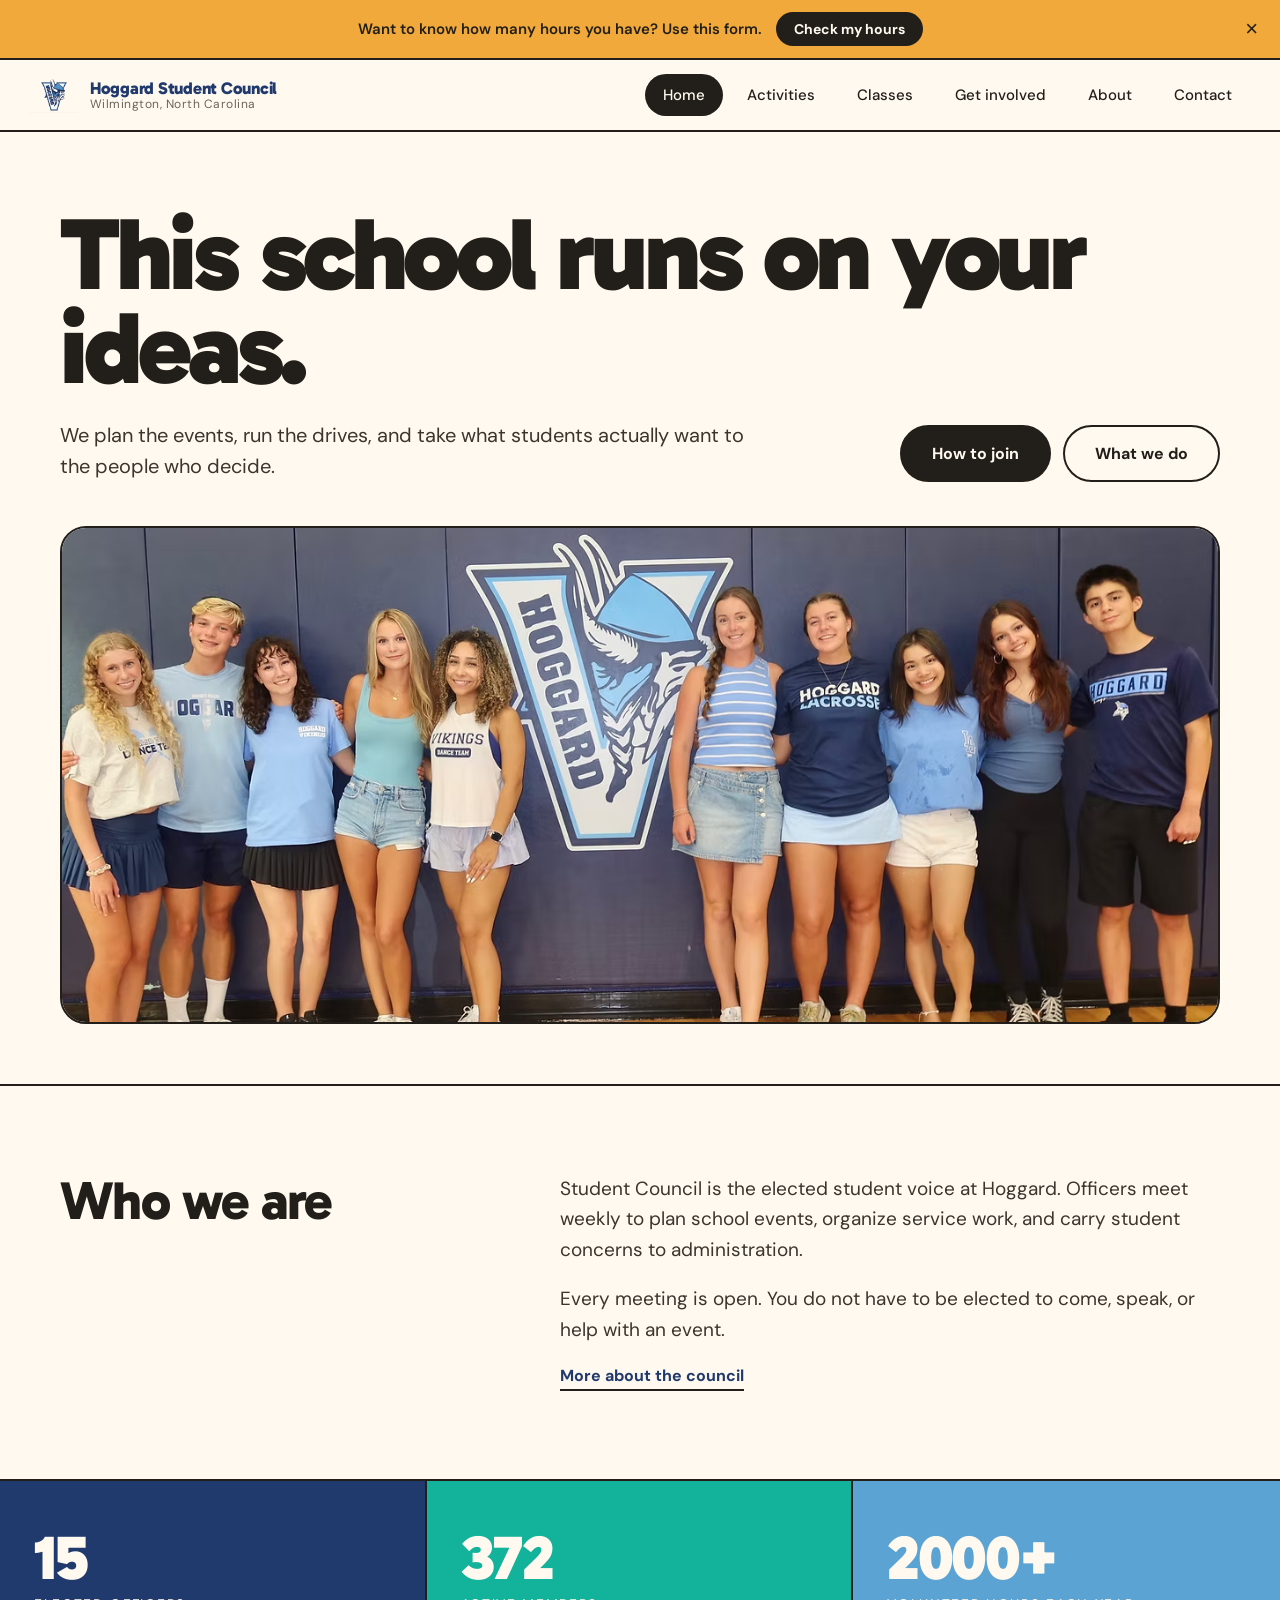
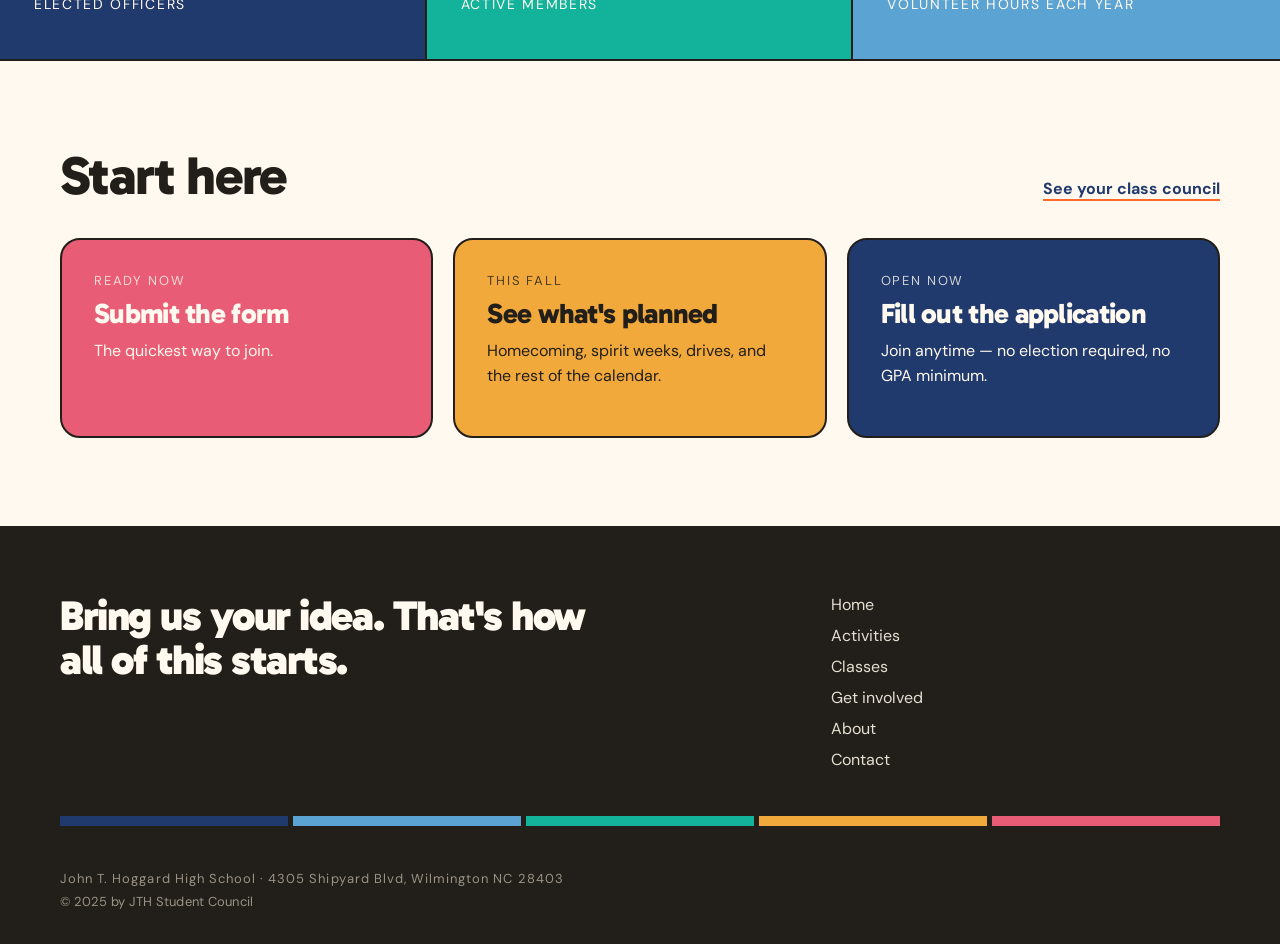
==== commit bf1cf638: "Make volunteer hours label white" ====
--- a/index.html
+++ b/index.html
@@ -89,7 +89,7 @@
     </div>
     <div class="stat bg-sky">
       <span class="stat-n" style="color: var(--paper);">2000+</span>
-      <span class="stat-label">Volunteer hours each year</span>
+      <span class="stat-label" style="color: var(--paper);">Volunteer hours each year</span>
     </div>
   </section>
 
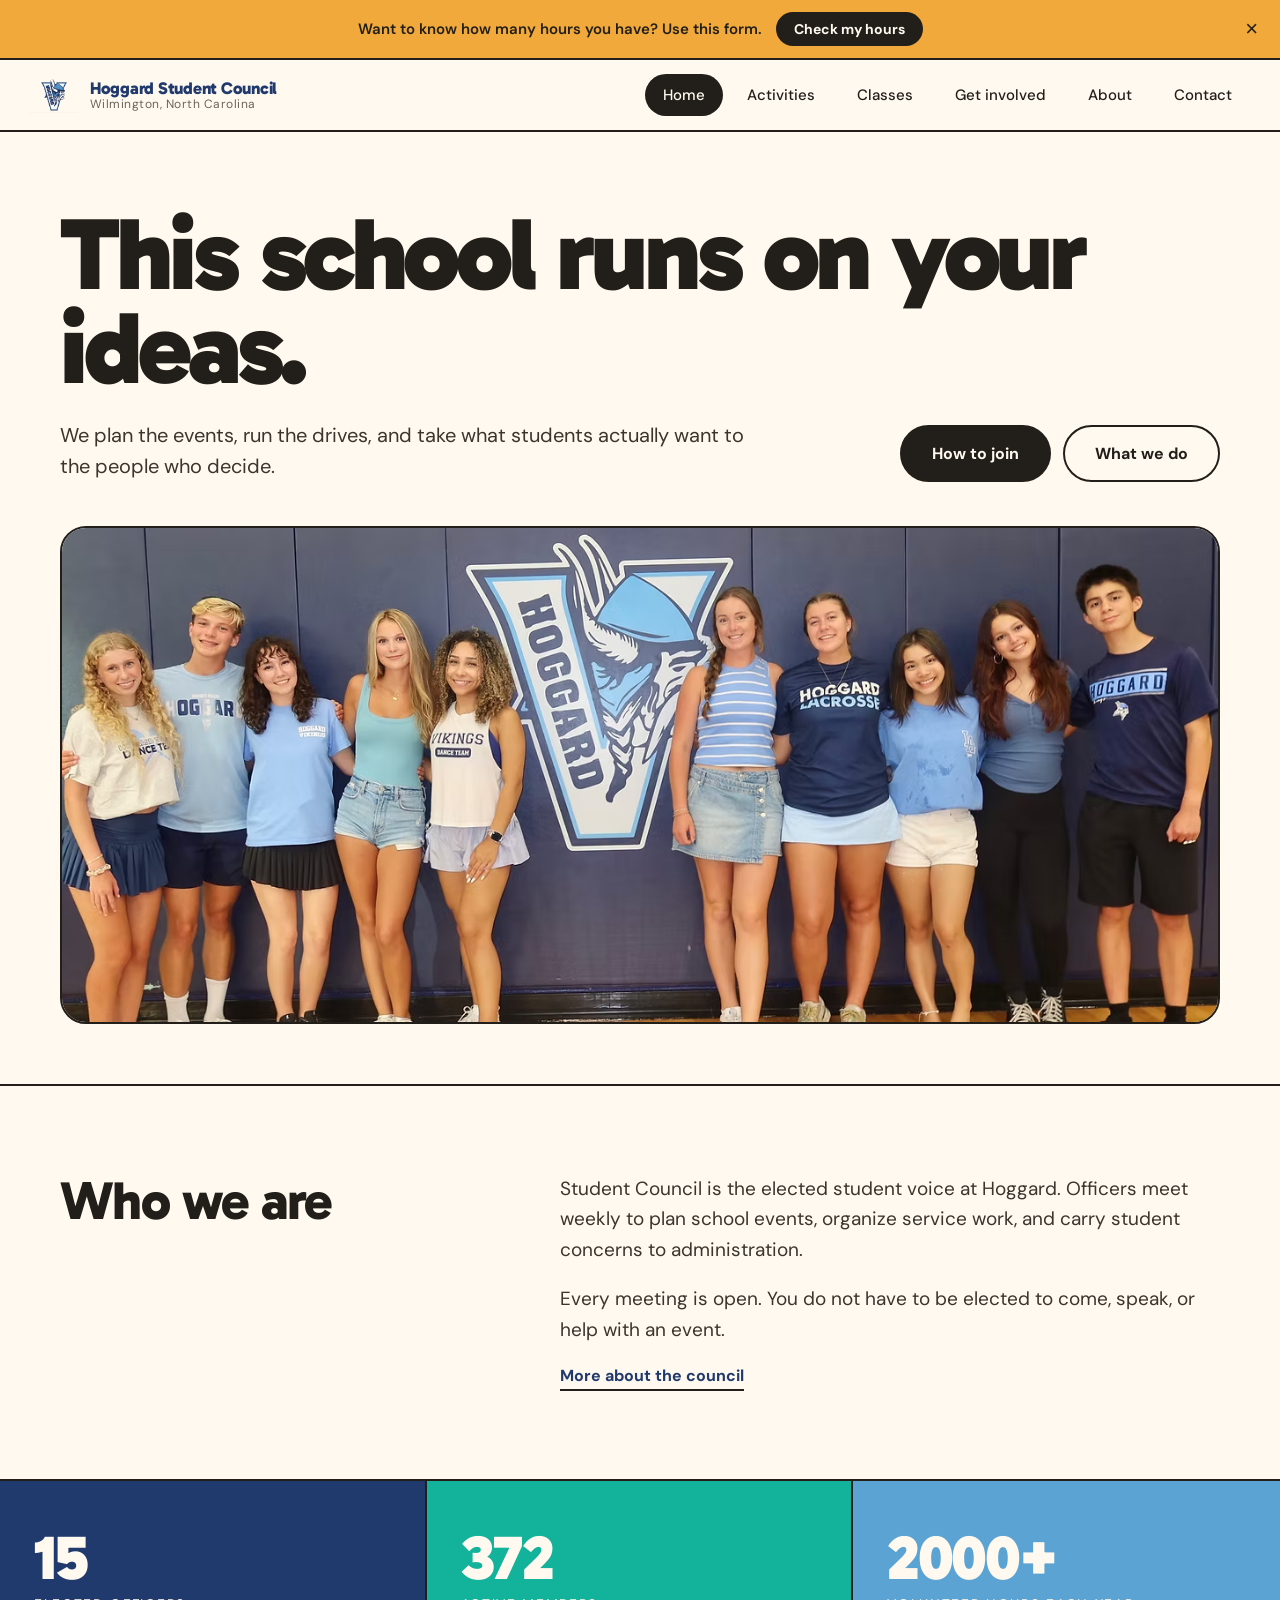
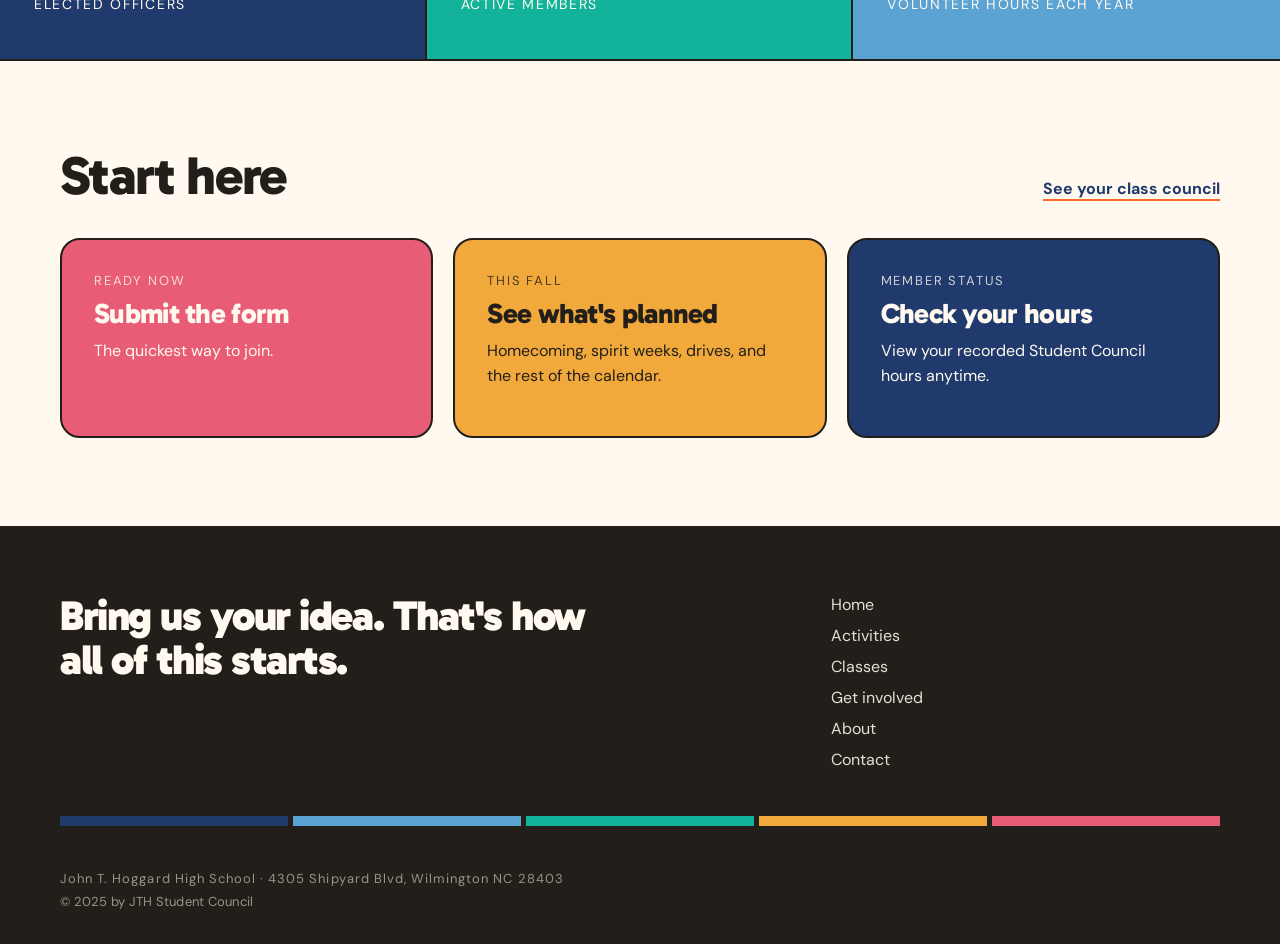
==== commit 4595b1c8: "Add permanent hours status shortcut" ====
--- a/index.html
+++ b/index.html
@@ -110,10 +110,10 @@
           <span class="title">See what's planned</span>
           <span class="body">Homecoming, spirit weeks, drives, and the rest of the calendar.</span>
         </a>
-        <a class="shortcut-card bg-navy" href="join.html">
-          <span class="kicker">Open now</span>
-          <span class="title">Fill out the application</span>
-          <span class="body">Join anytime — no election required, no GPA minimum.</span>
+        <a class="shortcut-card bg-navy" href="https://docs.google.com/forms/d/e/1FAIpQLScogmnDwf92Gzd6Z391cQ0J_jlADng7BORsAsleHs7_L-g8Vw/viewform?usp=header" target="_blank" rel="noopener">
+          <span class="kicker">Member status</span>
+          <span class="title">Check your hours</span>
+          <span class="body">View your recorded Student Council hours anytime.</span>
         </a>
       </div>
     </div>
